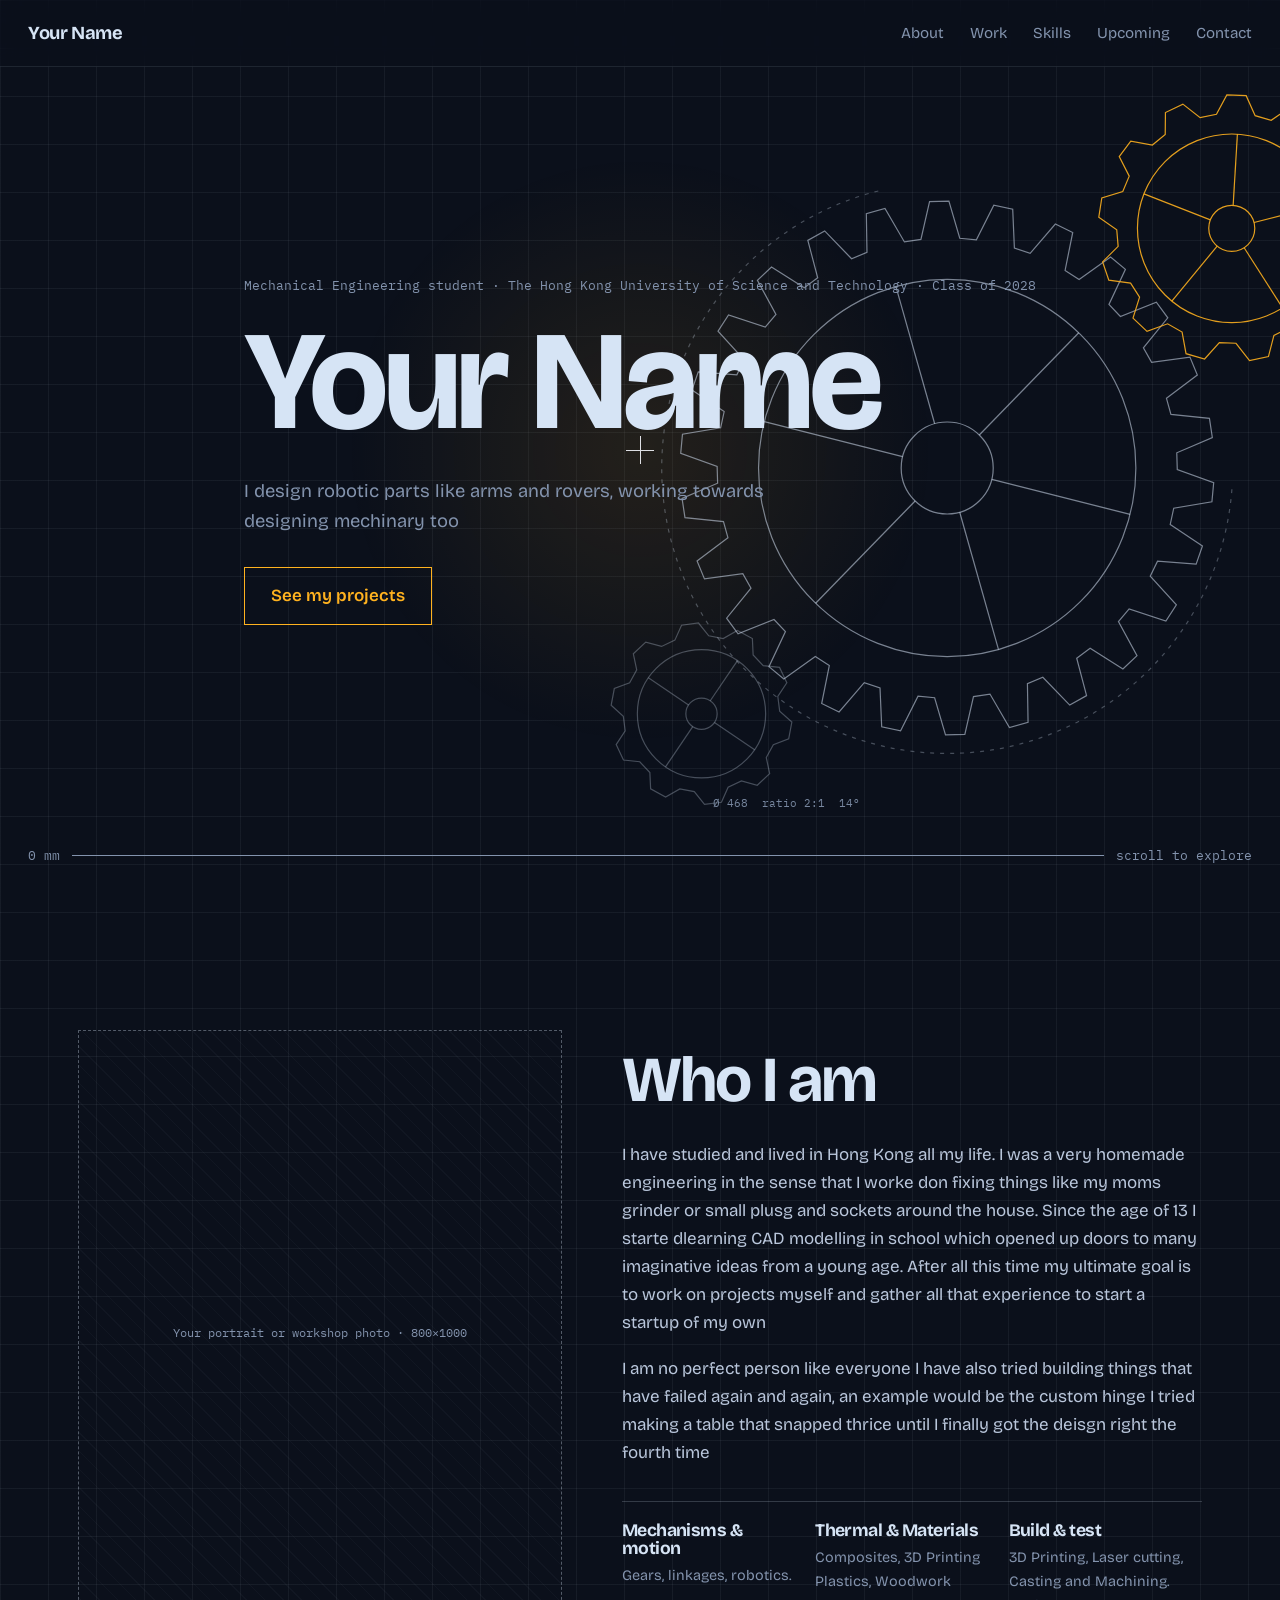
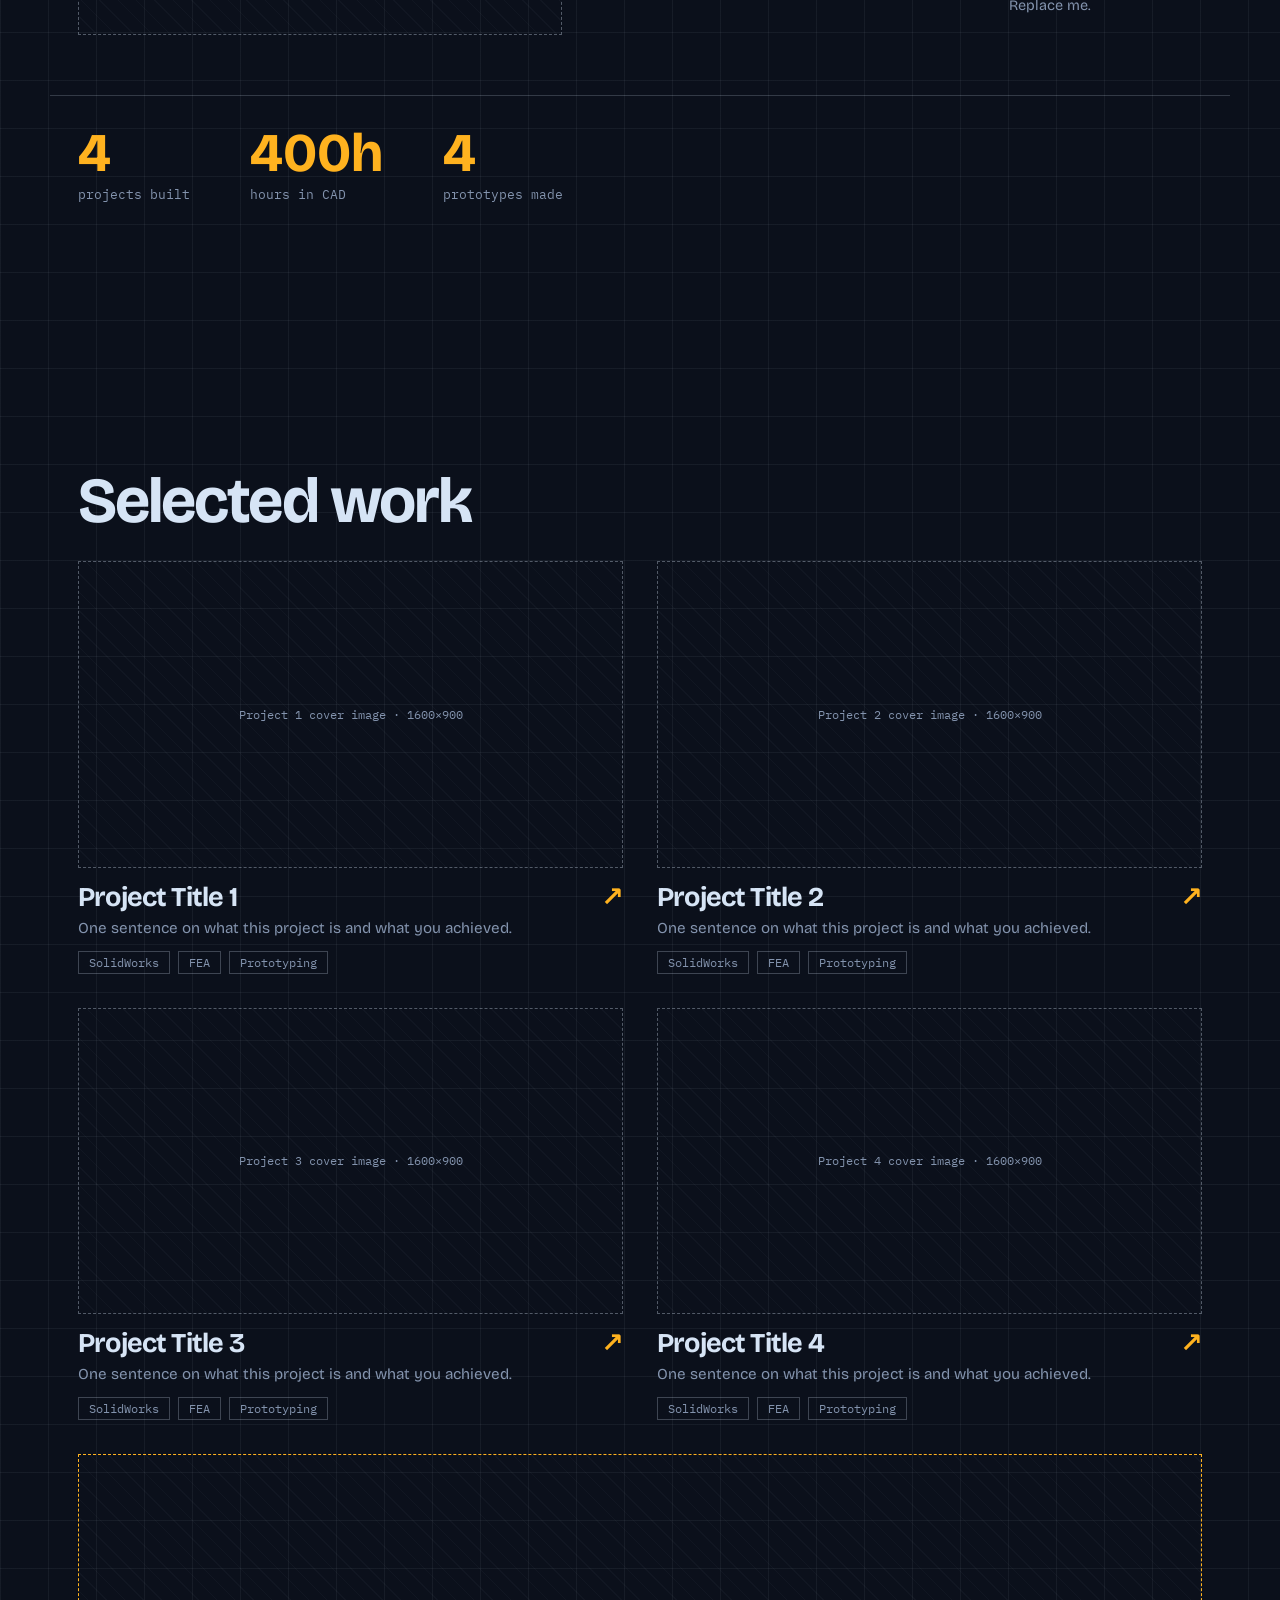
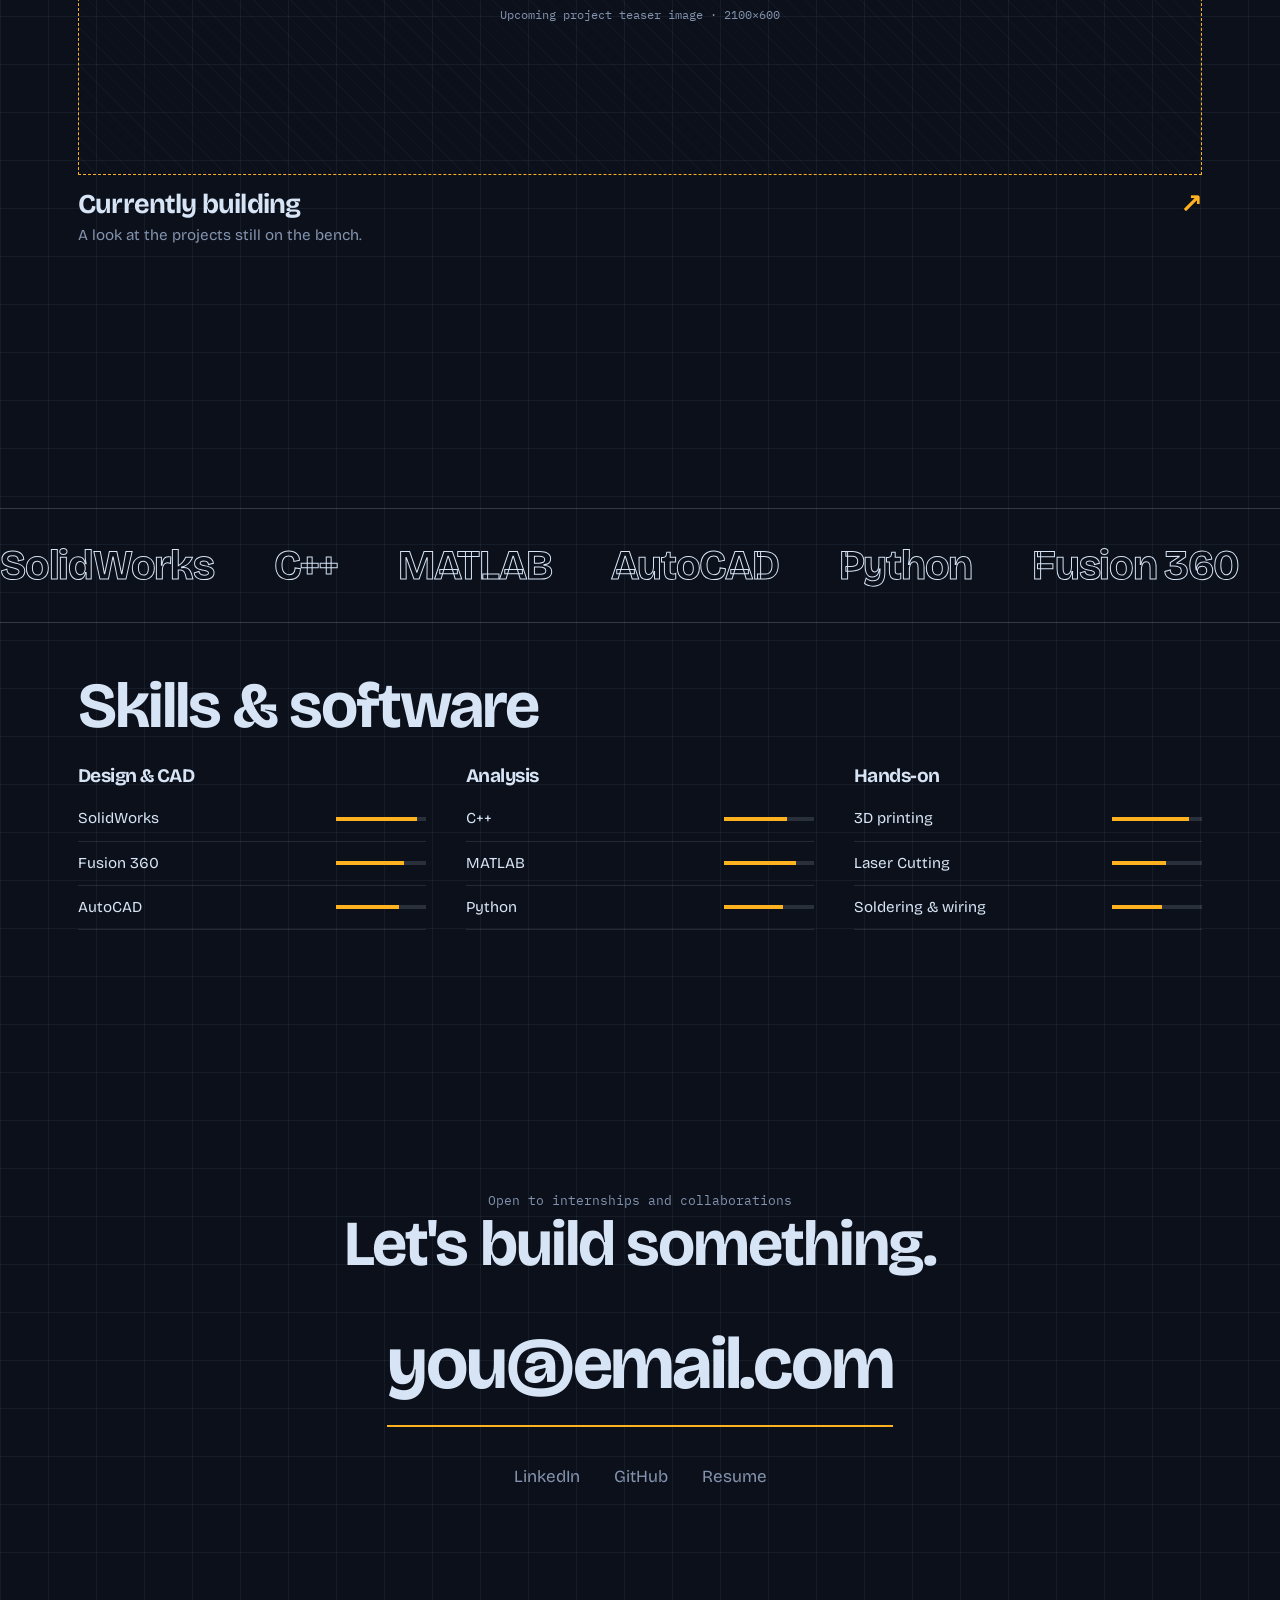
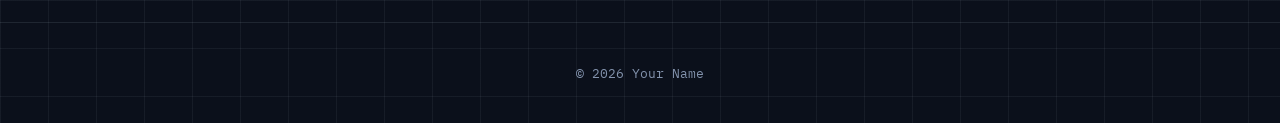
==== index.html @ 9add6405 "Update index.html" ====
<!doctype html><html lang="en"><head><title>Veer Shah | Mechanical Engineering Portfolio</title><meta charset="utf-8"><meta name="viewport" content="width=device-width,initial-scale=1"><link rel="preconnect" href="https://fonts.googleapis.com"><link rel="preconnect" href="https://fonts.gstatic.com" crossorigin><link href="https://fonts.googleapis.com/css2?family=Bricolage+Grotesque:opsz,wght@12..96,400;12..96,700&family=IBM+Plex+Mono&display=swap" rel="stylesheet"><link rel="stylesheet" href="css/style.css"><script src="js/main.js" defer></script></head><body>
<header id="nav" class="nav"></header>
<main>
<section class="hero"><canvas id="hero-canvas" aria-hidden="true"></canvas>
<div class="wrap"><p class="mono">Mechanical Engineering student · The Hong Kong University of Science and Technology · Class of 2028</p>
<h1>Your Name</h1><p class="sub">I design robotic parts like arms and rovers, working towards designing mechinary too</p><a class="btn" href="#work">See my projects</a></div>
<div class="dim mono"><span>0 mm</span><i></i><span>scroll to explore</span></div></section>

<section class="s" id="about"><div class="wrap about">
<figure class="ph sq rv" data-label="Your portrait or workshop photo · 800×1000"><!-- <img src="assets/portrait.jpg" alt="Your Name"> --></figure>
<div class="rv"><h2>Who I am</h2>
<p>I have studied and lived in Hong Kong all my life. I was a very homemade engineering in the sense that I worke don fixing things like my moms grinder or small plusg and sockets around the house. Since the age of 13 I starte dlearning CAD modelling in school which opened up doors to many imaginative ideas from a young age. After all this time my ultimate goal is to work on projects myself and gather all that experience to start a startup of my own</p>
<p>I am no perfect person like everyone I have also tried building things that have failed again and again, an example would be the custom hinge I tried making a table that snapped thrice until I finally got the deisgn right the fourth time</p>
<div class="likes"><div><h3>Mechanisms &amp; motion</h3><p>Gears, linkages, robotics.</p></div><div><h3>Thermal &amp; Materials</h3><p>Composites, 3D Printing Plastics, Woodwork</p></div><div><h3>Build &amp; test</h3><p>3D Printing, Laser cutting, Casting and Machining. Replace me.</p></div></div></div></div>
<div class="wrap stats rv"><div><b data-n="4" data-s="">0</b><span class="mono">projects built</span></div><div><b data-n="400" data-s="h">0</b><span class="mono">hours in CAD</span></div><div><b data-n="4">0</b><span class="mono">prototypes made</span></div></div></section>

<section class="s" id="work"><div class="wrap"><h2>Selected work</h2><div class="cards">
<a class="card rv" href="project-1.html"><figure class="ph" data-label="Project 1 cover image · 1600×900"><!-- <img src="assets/p1-cover.jpg" alt="Describe image"> --></figure><h3>Project Title 1 <em>↗</em></h3><p>One sentence on what this project is and what you achieved.</p><div class="tags"><span>SolidWorks</span><span>FEA</span><span>Prototyping</span></div></a>
<a class="card rv" href="project-2.html"><figure class="ph" data-label="Project 2 cover image · 1600×900"><!-- <img src="assets/p2-cover.jpg" alt="Describe image"> --></figure><h3>Project Title 2 <em>↗</em></h3><p>One sentence on what this project is and what you achieved.</p><div class="tags"><span>SolidWorks</span><span>FEA</span><span>Prototyping</span></div></a>
<a class="card rv" href="project-3.html"><figure class="ph" data-label="Project 3 cover image · 1600×900"><!-- <img src="assets/p3-cover.jpg" alt="Describe image"> --></figure><h3>Project Title 3 <em>↗</em></h3><p>One sentence on what this project is and what you achieved.</p><div class="tags"><span>SolidWorks</span><span>FEA</span><span>Prototyping</span></div></a>
<a class="card rv" href="project-4.html"><figure class="ph" data-label="Project 4 cover image · 1600×900"><!-- <img src="assets/p4-cover.jpg" alt="Describe image"> --></figure><h3>Project Title 4 <em>↗</em></h3><p>One sentence on what this project is and what you achieved.</p><div class="tags"><span>SolidWorks</span><span>FEA</span><span>Prototyping</span></div></a>
<a class="card up rv" href="upcoming.html"><figure class="ph" data-label="Upcoming project teaser image · 2100×600"></figure><h3>Currently building <em>↗</em></h3><p>A look at the projects still on the bench.</p></a>
</div></div></section>

<section class="s" id="skills"><div class="marq" aria-hidden="true"><div><span>SolidWorks</span><span>C++</span><span>MATLAB</span><span>AutoCAD</span><span>Python</span><span>Fusion 360</span><span>RaspberryPi</span><span>SolidWorks</span><span>C++</span><span>MATLAB</span><span>AutoCAD</span><span>Python</span><span>Fusion 360</span><span>RaspberryPi</span></div></div>
<div class="wrap"><h2>Skills &amp; software</h2><div class="skills">
<div><h3>Design &amp; CAD</h3><ul><li>SolidWorks<i style="--lv:90%"></i></li><li>Fusion 360<i style="--lv:75%"></i></li><li>AutoCAD<i style="--lv:70%"></i></li></ul></div>
<div><h3>Analysis</h3><ul><li>C++<i style="--lv:70%"></i></li><li>MATLAB<i style="--lv:80%"></i></li><li>Python<i style="--lv:65%"></i></li></ul></div>
<div><h3>Hands-on</h3><ul><li>3D printing<i style="--lv:85%"></i></li><li>Laser Cutting<i style="--lv:60%"></i></li><li>Soldering &amp; wiring<i style="--lv:55%"></i></li></ul></div>
</div></div></section>

<section class="s contact" id="contact"><div class="wrap"><p class="mono">Open to internships and collaborations</p><h2>Let's build something.</h2>
<a class="big" data-href="email" data-site="email">veershah0104@gmail.com</a>
<div class="links"><a data-href="linkedin" target="_blank" rel="noopener">LinkedIn</a><a data-href="github" target="_blank" rel="noopener">GitHub</a><a href="assets/resume.pdf" download>Resume</a></div></div></section>
</main><footer id="foot"></footer></body></html>
---- css/style.css ----
/* ===== EDIT COLORS & FONTS HERE ===== */
:root{--bg:#0b101b;--panel:#121a2b;--line:#d6e4f5;--mute:#8393ad;--acc:#ffb21f;--grid:rgba(214,228,245,.06);
--disp:'Bricolage Grotesque',system-ui,sans-serif;--mono:'IBM Plex Mono',monospace;--mx:50%;--my:50%}
*{box-sizing:border-box;margin:0}html{scroll-behavior:smooth}
body{background:var(--bg);color:var(--line);font:400 17px/1.65 var(--disp);overflow-x:hidden;
background-image:linear-gradient(var(--grid) 1px,transparent 1px),linear-gradient(90deg,var(--grid) 1px,transparent 1px);background-size:48px 48px}
body::before{content:"";position:fixed;inset:0;pointer-events:none;z-index:0;
background:radial-gradient(420px circle at var(--mx) var(--my),rgba(255,178,31,.10),transparent 70%)}
a{color:inherit;text-decoration:none}main,header,footer,section{position:relative;z-index:1}
.wrap{max-width:1180px;margin:0 auto;padding:0 28px}
h1,h2,h3{font-weight:700;line-height:1.02;letter-spacing:-.03em}
h2{font-size:clamp(2.2rem,5vw,4rem);margin-bottom:28px}
.mono{font-family:var(--mono);font-size:.8rem;color:var(--mute)}
.acc{color:var(--acc)}
.nav{position:fixed;top:0;left:0;right:0;z-index:50;display:flex;justify-content:space-between;align-items:center;padding:18px 28px;backdrop-filter:blur(10px);background:rgba(11,16,27,.6);border-bottom:1px solid rgba(214,228,245,.1)}
.nav b{font-size:1.15rem;letter-spacing:-.02em}.nav ul{display:flex;gap:26px;list-style:none;padding:0}
.nav a.l{font-size:.95rem;color:var(--mute);position:relative;transition:color .2s}
.nav a.l:hover{color:var(--line)}.nav a.l::after{content:"";position:absolute;left:0;bottom:-4px;height:1px;width:0;background:var(--acc);transition:width .3s}.nav a.l:hover::after{width:100%}
.hero{min-height:100vh;display:flex;align-items:center;overflow:hidden}
#hero-canvas{position:absolute;inset:0;width:100%;height:100%}
.hero .wrap{position:relative;pointer-events:none}.hero a{pointer-events:auto}
.hero h1{font-size:clamp(3.4rem,11vw,9.5rem);margin:14px 0 22px}
.hero h1 span{display:inline-block;opacity:0;transform:translateY(60%) rotate(4deg);animation:drop .9s cubic-bezier(.2,.9,.2,1) forwards}
@keyframes drop{to{opacity:1;transform:none}}
.hero p.sub{max-width:520px;color:var(--mute);font-size:1.15rem}
.btn{display:inline-block;margin-top:30px;padding:14px 26px;border:1px solid var(--acc);color:var(--acc);font-weight:600;transition:background .25s,color .25s}
.btn:hover{background:var(--acc);color:var(--bg)}
.dim{position:absolute;left:28px;right:28px;bottom:34px;display:flex;align-items:center;gap:12px;z-index:2}
.dim i{flex:1;height:1px;background:var(--mute);transform-origin:left;animation:grow 2s .8s both}
@keyframes grow{from{transform:scaleX(0)}}
section.s{padding:130px 0}
.about{display:grid;grid-template-columns:5fr 6fr;gap:60px;align-items:center}
.about p{margin-bottom:18px;color:#b9c6db}
.likes{display:grid;grid-template-columns:repeat(3,1fr);margin-top:34px;border-top:1px solid rgba(214,228,245,.2)}
.likes div{padding:20px 18px 0 0}.likes h3{font-size:1.1rem;margin-bottom:6px}.likes p{font-size:.9rem;color:var(--mute);margin:0}
.stats{display:flex;gap:60px;flex-wrap:wrap;margin-top:60px;padding-top:30px;border-top:1px solid rgba(214,228,245,.2)}
.stats b{display:block;font-size:3.4rem;line-height:1;color:var(--acc)}
.ph{position:relative;aspect-ratio:16/9;border:1px dashed rgba(214,228,245,.35);background:repeating-linear-gradient(45deg,transparent 0 12px,rgba(214,228,245,.03) 12px 13px);overflow:hidden;display:grid;place-items:center;transition:border-color .3s}
.ph::after{content:attr(data-label);font:.75rem var(--mono);color:var(--mute);text-align:center;padding:0 12px}
.ph:has(img)::after{display:none}.ph img{position:absolute;inset:0;width:100%;height:100%;object-fit:cover}
.ph.sq{aspect-ratio:4/5}
.cards{display:grid;grid-template-columns:repeat(2,1fr);gap:34px}
.card{display:block;transition:transform .35s cubic-bezier(.2,.9,.2,1)}
.card:hover .ph{border-color:var(--acc)}
.card h3{font-size:1.7rem;margin:16px 0 4px;display:flex;justify-content:space-between}
.card h3 em{font-style:normal;color:var(--acc);transition:transform .3s}.card:hover h3 em{transform:translate(6px,-6px)}
.card p{color:var(--mute);font-size:.95rem}
.tags{display:flex;gap:8px;flex-wrap:wrap;margin-top:10px}.tags span{font:.72rem var(--mono);border:1px solid rgba(214,228,245,.25);padding:3px 10px;color:var(--mute)}
.card.up{grid-column:1/-1}.card.up .ph{aspect-ratio:21/6;border-color:var(--acc)}
.marq{overflow:hidden;border-block:1px solid rgba(214,228,245,.2);padding:22px 0;margin-bottom:50px}
.marq div{display:flex;gap:60px;width:max-content;animation:mq 28s linear infinite;font-size:2.6rem;font-weight:700;letter-spacing:-.03em;color:transparent;-webkit-text-stroke:1px var(--line)}
@keyframes mq{to{transform:translateX(-50%)}}
.skills{display:grid;grid-template-columns:repeat(3,1fr);gap:40px}.skills h3{font-size:1.2rem;margin-bottom:12px}
.skills ul{padding:0}.skills li{list-style:none;display:flex;justify-content:space-between;padding:9px 0;border-bottom:1px solid rgba(214,228,245,.12);font-size:.95rem}
.skills li i{width:90px;height:4px;background:rgba(214,228,245,.15);align-self:center;position:relative}
.skills li i::after{content:"";position:absolute;inset:0;width:var(--lv,70%);background:var(--acc);transform-origin:left;transform:scaleX(0);transition:transform 1.2s cubic-bezier(.2,.9,.2,1)}
.skills.in li i::after{transform:scaleX(1)}
.contact{text-align:center}.contact a.big{display:inline-block;font-size:clamp(1.8rem,6vw,4.6rem);font-weight:700;letter-spacing:-.03em;border-bottom:2px solid var(--acc);transition:color .3s,transform .2s}
.contact a.big:hover{color:var(--acc)}.links{display:flex;gap:34px;justify-content:center;margin-top:36px}
.links a{color:var(--mute);transition:color .2s}.links a:hover{color:var(--acc)}
footer{padding:36px 28px;text-align:center;border-top:1px solid rgba(214,228,245,.1)}
.p-hero{padding:170px 0 50px}.p-hero h1{font-size:clamp(2.8rem,8vw,7rem);margin:12px 0 26px}
.meta{display:grid;grid-template-columns:repeat(4,1fr);gap:20px;margin:36px 0;border-block:1px solid rgba(214,228,245,.2);padding:20px 0}
.meta b{display:block;font-size:1rem;margin-top:2px}
.blk{display:grid;grid-template-columns:4fr 7fr;gap:50px;padding:60px 0;border-top:1px solid rgba(214,228,245,.12)}
.blk h2{font-size:2rem;margin:0}.blk p{color:#b9c6db;margin-bottom:16px;max-width:640px}
.steps{display:grid;grid-template-columns:repeat(3,1fr);gap:28px}.steps h3{margin:14px 0 4px;font-size:1.2rem}.steps p{font-size:.92rem;color:var(--mute)}
.gal{display:grid;grid-template-columns:2fr 1fr;gap:20px}.gal .ph:first-child{grid-row:span 2;aspect-ratio:auto;min-height:340px}.gal .ph{aspect-ratio:16/10}
.res{display:flex;gap:50px;flex-wrap:wrap}.res b{display:block;font-size:3rem;color:var(--acc);line-height:1}
.next{display:block;padding:100px 0;text-align:center;border-top:1px solid rgba(214,228,245,.12)}
.next h2{margin:6px 0 0;transition:color .3s}.next:hover h2{color:var(--acc)}
.bar{height:6px;background:rgba(214,228,245,.15);margin:10px 0 4px}.bar i{display:block;height:100%;background:var(--acc);width:var(--p,40%);transform-origin:left;animation:grow 1.6s both}
#cur{position:fixed;z-index:99;pointer-events:none;left:0;top:0;mix-blend-mode:difference}
#cur::before,#cur::after{content:"";position:absolute;background:#fff}#cur::before{left:-14px;top:0;width:28px;height:1px}#cur::after{top:-14px;left:0;height:28px;width:1px}
#cur span{position:absolute;left:12px;top:10px;font:.65rem var(--mono);color:#fff;white-space:nowrap}
.rv{opacity:0;transform:translateY(34px);transition:opacity .9s,transform .9s cubic-bezier(.2,.9,.2,1)}.rv.in{opacity:1;transform:none}
:focus-visible{outline:2px solid var(--acc);outline-offset:4px}
@media(max-width:820px){.about,.blk,.cards,.skills,.steps,.gal{grid-template-columns:1fr}.meta{grid-template-columns:1fr 1fr}.likes{grid-template-columns:1fr}.nav ul{display:none}#cur{display:none}}
@media(prefers-reduced-motion:reduce){*{animation:none!important;transition:none!important}.rv,.hero h1 span{opacity:1;transform:none}}
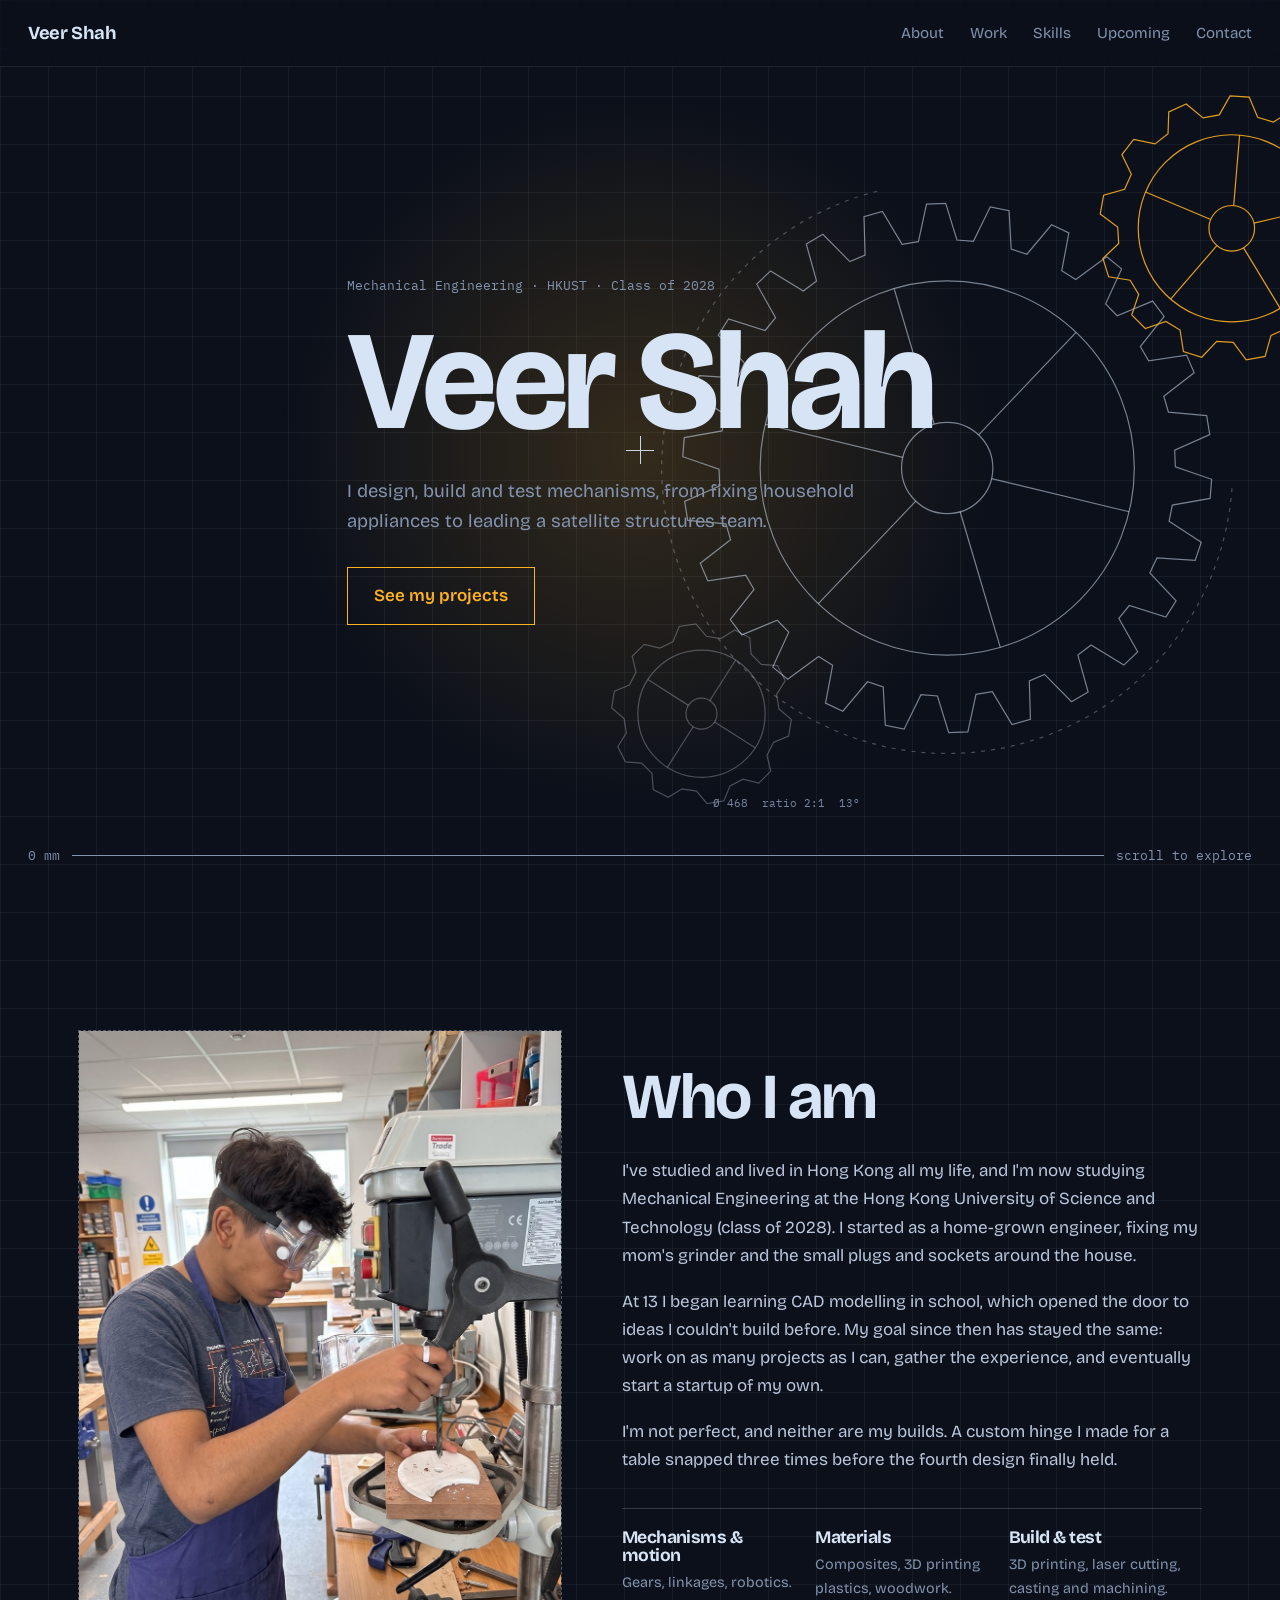
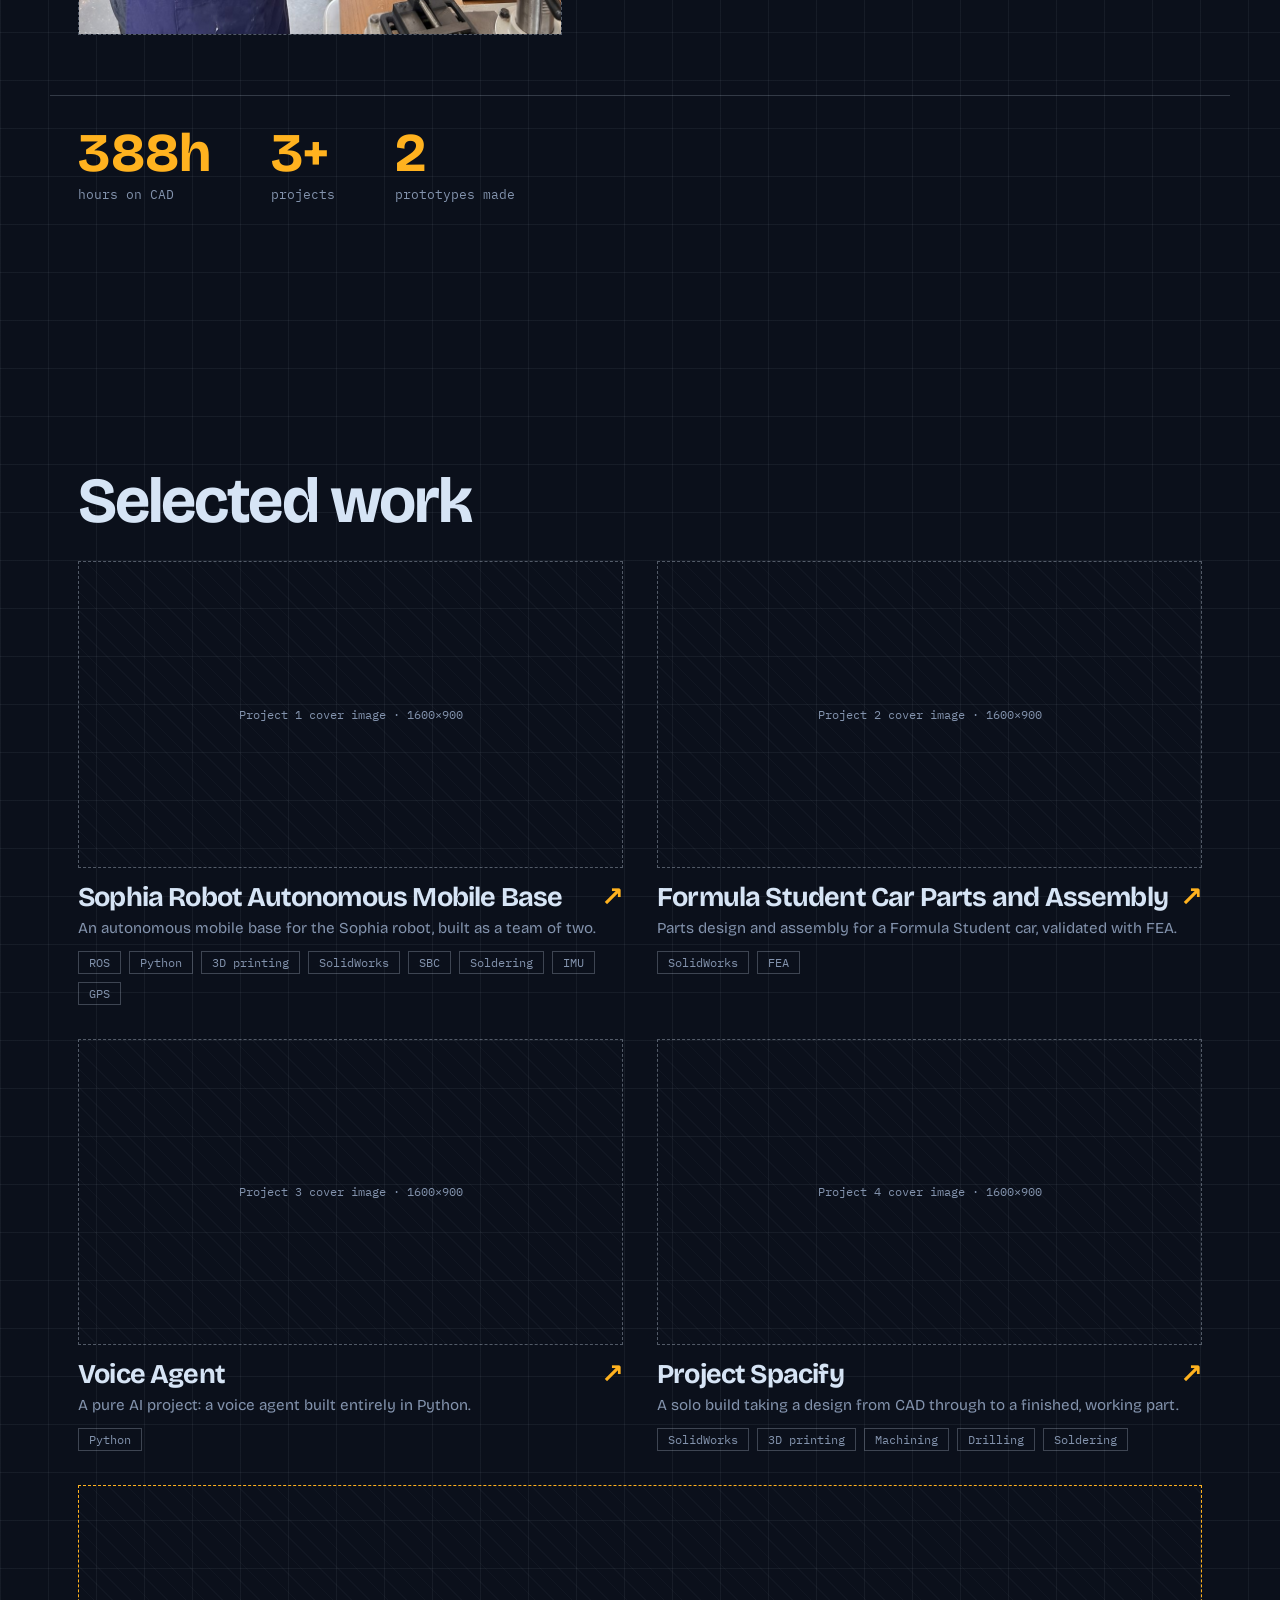
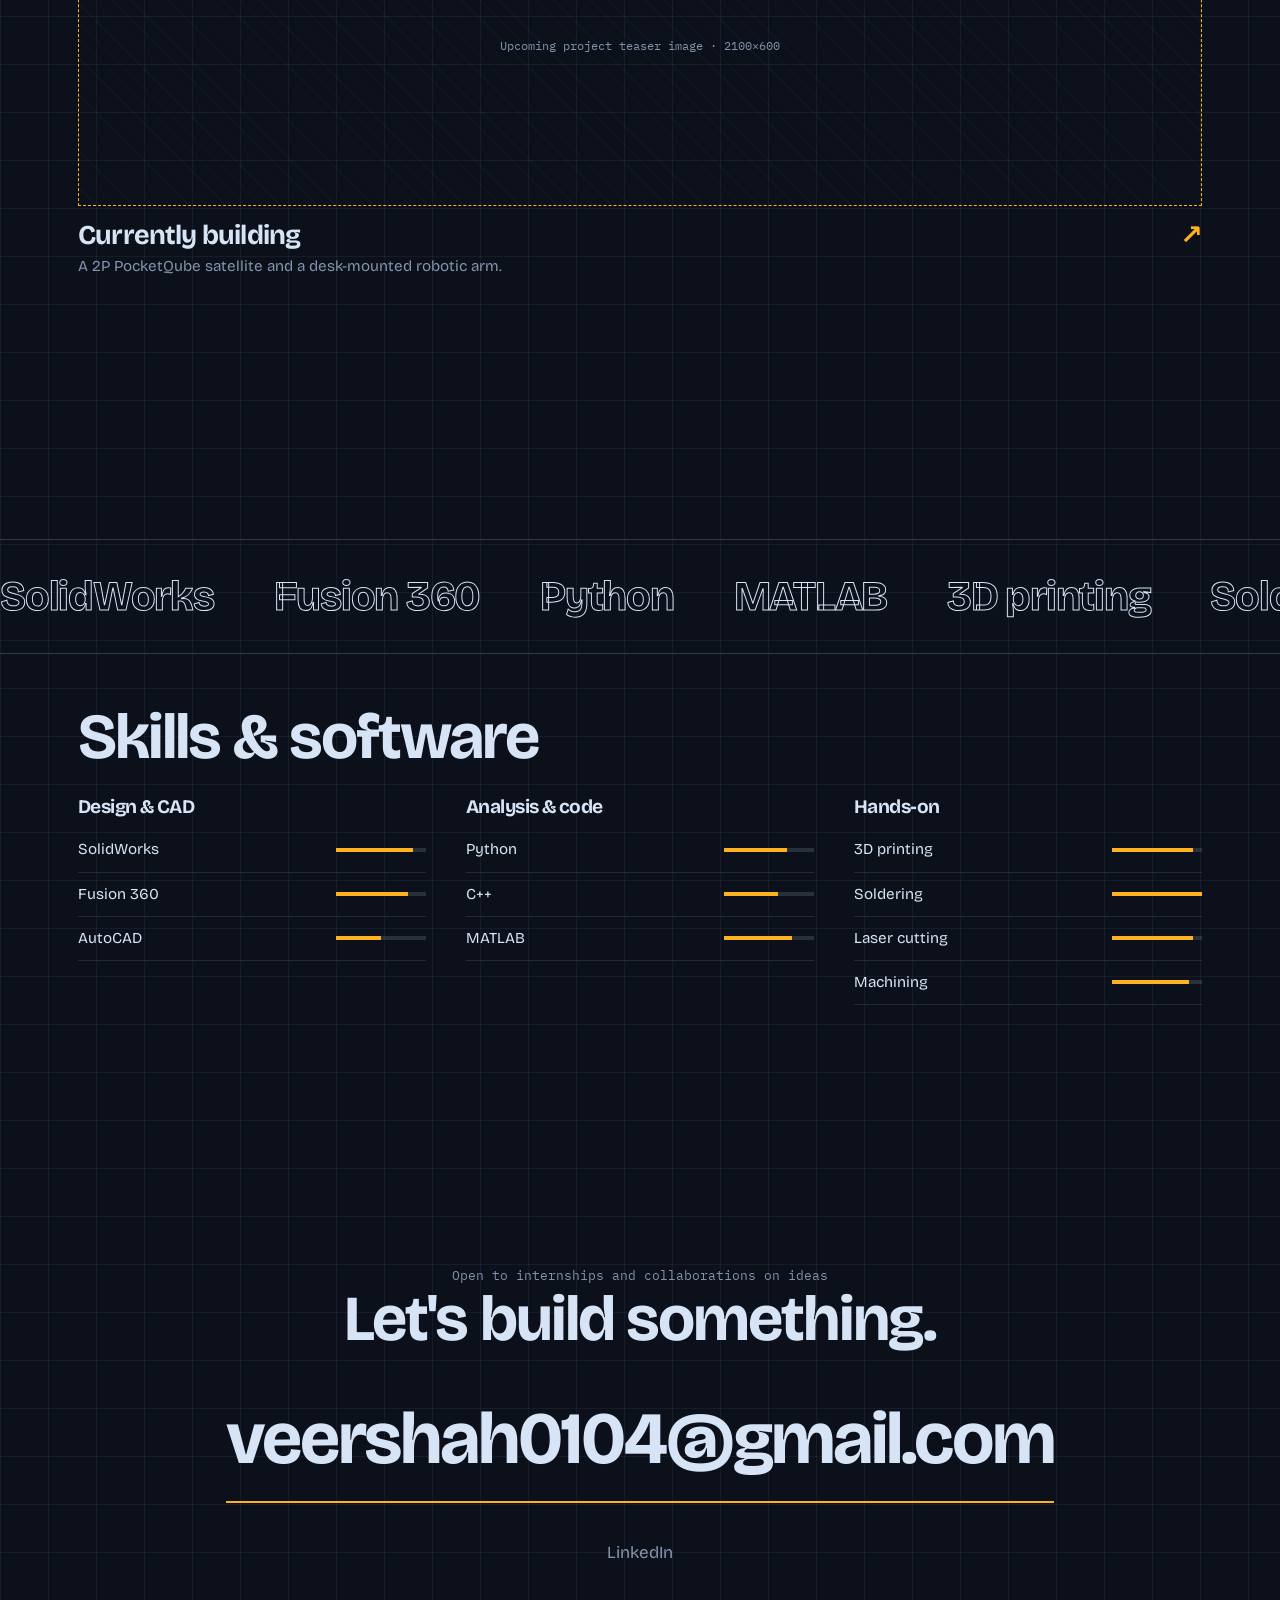
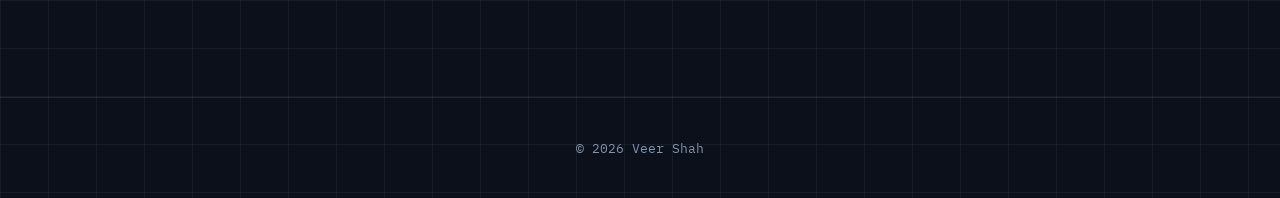
==== commit 9713d5bf: "Add files via upload" ====
--- a/index.html
+++ b/index.html
@@ -1,35 +1,32 @@
-<!doctype html><html lang="en"><head><title>Veer Shah | Mechanical Engineering Portfolio</title><meta charset="utf-8"><meta name="viewport" content="width=device-width,initial-scale=1"><link rel="preconnect" href="https://fonts.googleapis.com"><link rel="preconnect" href="https://fonts.gstatic.com" crossorigin><link href="https://fonts.googleapis.com/css2?family=Bricolage+Grotesque:opsz,wght@12..96,400;12..96,700&family=IBM+Plex+Mono&display=swap" rel="stylesheet"><link rel="stylesheet" href="css/style.css"><script src="js/main.js" defer></script></head><body>
+<!doctype html><html lang="en"><head><title>Veer Shah Mechanical Engineering Portfolio</title><meta name="description" content="Veer Shah, Mechanical Engineering student at HKUST. Projects in robotics, CAD, FEA and prototyping."><meta charset="utf-8"><meta name="viewport" content="width=device-width,initial-scale=1"><link rel="preconnect" href="https://fonts.googleapis.com"><link rel="preconnect" href="https://fonts.gstatic.com" crossorigin><link href="https://fonts.googleapis.com/css2?family=Bricolage+Grotesque:opsz,wght@12..96,400;12..96,700&family=IBM+Plex+Mono&display=swap" rel="stylesheet"><link rel="stylesheet" href="css/style.css"><script src="js/main.js" defer></script></head><body>
 <header id="nav" class="nav"></header>
 <main>
 <section class="hero"><canvas id="hero-canvas" aria-hidden="true"></canvas>
-<div class="wrap"><p class="mono">Mechanical Engineering student · The Hong Kong University of Science and Technology · Class of 2028</p>
-<h1>Your Name</h1><p class="sub">I design robotic parts like arms and rovers, working towards designing mechinary too</p><a class="btn" href="#work">See my projects</a></div>
+<div class="wrap"><p class="mono">Mechanical Engineering · HKUST · Class of 2028</p>
+<h1>Veer Shah</h1><p class="sub">I design, build and test mechanisms, from fixing household appliances to leading a satellite structures team.</p><a class="btn" href="#work">See my projects</a></div>
 <div class="dim mono"><span>0 mm</span><i></i><span>scroll to explore</span></div></section>
 
 <section class="s" id="about"><div class="wrap about">
-<figure class="ph sq rv" data-label="Your portrait or workshop photo · 800×1000"><!-- <img src="assets/portrait.jpg" alt="Your Name"> --></figure>
+<figure class="ph sq rv" data-label="Portrait"><img src="assets/portrait.jpg" alt="Veer Shah drilling a part on a drill press in a workshop"></figure>
 <div class="rv"><h2>Who I am</h2>
-<p>I have studied and lived in Hong Kong all my life. I was a very homemade engineering in the sense that I worke don fixing things like my moms grinder or small plusg and sockets around the house. Since the age of 13 I starte dlearning CAD modelling in school which opened up doors to many imaginative ideas from a young age. After all this time my ultimate goal is to work on projects myself and gather all that experience to start a startup of my own</p>
-<p>I am no perfect person like everyone I have also tried building things that have failed again and again, an example would be the custom hinge I tried making a table that snapped thrice until I finally got the deisgn right the fourth time</p>
-<div class="likes"><div><h3>Mechanisms &amp; motion</h3><p>Gears, linkages, robotics.</p></div><div><h3>Thermal &amp; Materials</h3><p>Composites, 3D Printing Plastics, Woodwork</p></div><div><h3>Build &amp; test</h3><p>3D Printing, Laser cutting, Casting and Machining. Replace me.</p></div></div></div></div>
-<div class="wrap stats rv"><div><b data-n="4" data-s="">0</b><span class="mono">projects built</span></div><div><b data-n="400" data-s="h">0</b><span class="mono">hours in CAD</span></div><div><b data-n="4">0</b><span class="mono">prototypes made</span></div></div></section>
+<p>I've studied and lived in Hong Kong all my life, and I'm now studying Mechanical Engineering at the Hong Kong University of Science and Technology (class of 2028). I started as a home-grown engineer, fixing my mom's grinder and the small plugs and sockets around the house.</p>
+<p>At 13 I began learning CAD modelling in school, which opened the door to ideas I couldn't build before. My goal since then has stayed the same: work on as many projects as I can, gather the experience, and eventually start a startup of my own.</p>
+<p>I'm not perfect, and neither are my builds. A custom hinge I made for a table snapped three times before the fourth design finally held.</p>
+<div class="likes"><div><h3>Mechanisms &amp; motion</h3><p>Gears, linkages, robotics.</p></div><div><h3>Materials</h3><p>Composites, 3D printing plastics, woodwork.</p></div><div><h3>Build &amp; test</h3><p>3D printing, laser cutting, casting and machining.</p></div></div></div></div>
+<div class="wrap stats rv"><div><b data-n="500" data-s="h">0</b><span class="mono">hours on CAD</span></div><div><b data-n="4" data-s="+">0</b><span class="mono">projects</span></div><div><b data-n="3">0</b><span class="mono">prototypes made</span></div></div></section>
 
 <section class="s" id="work"><div class="wrap"><h2>Selected work</h2><div class="cards">
-<a class="card rv" href="project-1.html"><figure class="ph" data-label="Project 1 cover image · 1600×900"><!-- <img src="assets/p1-cover.jpg" alt="Describe image"> --></figure><h3>Project Title 1 <em>↗</em></h3><p>One sentence on what this project is and what you achieved.</p><div class="tags"><span>SolidWorks</span><span>FEA</span><span>Prototyping</span></div></a>
-<a class="card rv" href="project-2.html"><figure class="ph" data-label="Project 2 cover image · 1600×900"><!-- <img src="assets/p2-cover.jpg" alt="Describe image"> --></figure><h3>Project Title 2 <em>↗</em></h3><p>One sentence on what this project is and what you achieved.</p><div class="tags"><span>SolidWorks</span><span>FEA</span><span>Prototyping</span></div></a>
-<a class="card rv" href="project-3.html"><figure class="ph" data-label="Project 3 cover image · 1600×900"><!-- <img src="assets/p3-cover.jpg" alt="Describe image"> --></figure><h3>Project Title 3 <em>↗</em></h3><p>One sentence on what this project is and what you achieved.</p><div class="tags"><span>SolidWorks</span><span>FEA</span><span>Prototyping</span></div></a>
-<a class="card rv" href="project-4.html"><figure class="ph" data-label="Project 4 cover image · 1600×900"><!-- <img src="assets/p4-cover.jpg" alt="Describe image"> --></figure><h3>Project Title 4 <em>↗</em></h3><p>One sentence on what this project is and what you achieved.</p><div class="tags"><span>SolidWorks</span><span>FEA</span><span>Prototyping</span></div></a>
-<a class="card up rv" href="upcoming.html"><figure class="ph" data-label="Upcoming project teaser image · 2100×600"></figure><h3>Currently building <em>↗</em></h3><p>A look at the projects still on the bench.</p></a>
+<a class="card rv" href="project-1.html"><figure class="ph" data-label="Project 1 cover image · 1600×900"><!-- <img src="assets/p1-cover.jpg" alt="Describe image"> --></figure><h3>Sophia Robot Autonomous Mobile Base <em>↗</em></h3><p>An autonomous mobile base for the Sophia robot, built as a team of two.</p><div class="tags"><span>ROS</span><span>Python</span><span>3D printing</span><span>SolidWorks</span><span>SBC</span><span>Soldering</span><span>IMU</span><span>GPS</span></div></a>
+<a class="card rv" href="project-2.html"><figure class="ph" data-label="Project 2 cover image · 1600×900"><!-- <img src="assets/p2-cover.jpg" alt="Describe image"> --></figure><h3>Formula Student Car Parts and Assembly <em>↗</em></h3><p>Parts design and assembly for a Formula Student car, validated with FEA.</p><div class="tags"><span>SolidWorks</span><span>FEA</span></div></a>
+<a class="card rv" href="project-3.html"><figure class="ph" data-label="Project 3 cover image · 1600×900"><!-- <img src="assets/p3-cover.jpg" alt="Describe image"> --></figure><h3>Voice Agent <em>↗</em></h3><p>A pure AI project: a voice agent built entirely in Python.</p><div class="tags"><span>Python</span></div></a>
+<a class="card rv" href="project-4.html"><figure class="ph" data-label="Project 4 cover image · 1600×900"><!-- <img src="assets/p4-cover.jpg" alt="Describe image"> --></figure><h3>Project Spacify <em>↗</em></h3><p>A solo build taking a design from CAD through to a finished, working part.</p><div class="tags"><span>SolidWorks</span><span>3D printing</span><span>Machining</span><span>Drilling</span><span>Soldering</span></div></a>
+<a class="card up rv" href="upcoming.html"><figure class="ph" data-label="Upcoming project teaser image · 2100×600"></figure><h3>Currently building <em>↗</em></h3><p>A 2P PocketQube satellite and a desk-mounted robotic arm.</p></a>
 </div></div></section>
 
-<section class="s" id="skills"><div class="marq" aria-hidden="true"><div><span>SolidWorks</span><span>C++</span><span>MATLAB</span><span>AutoCAD</span><span>Python</span><span>Fusion 360</span><span>RaspberryPi</span><span>SolidWorks</span><span>C++</span><span>MATLAB</span><span>AutoCAD</span><span>Python</span><span>Fusion 360</span><span>RaspberryPi</span></div></div>
-<div class="wrap"><h2>Skills &amp; software</h2><div class="skills">
-<div><h3>Design &amp; CAD</h3><ul><li>SolidWorks<i style="--lv:90%"></i></li><li>Fusion 360<i style="--lv:75%"></i></li><li>AutoCAD<i style="--lv:70%"></i></li></ul></div>
-<div><h3>Analysis</h3><ul><li>C++<i style="--lv:70%"></i></li><li>MATLAB<i style="--lv:80%"></i></li><li>Python<i style="--lv:65%"></i></li></ul></div>
-<div><h3>Hands-on</h3><ul><li>3D printing<i style="--lv:85%"></i></li><li>Laser Cutting<i style="--lv:60%"></i></li><li>Soldering &amp; wiring<i style="--lv:55%"></i></li></ul></div>
-</div></div></section>
+<section class="s" id="skills"><div class="marq" aria-hidden="true"><div><span>SolidWorks</span><span>Fusion 360</span><span>Python</span><span>MATLAB</span><span>3D printing</span><span>Soldering</span><span>Raspberry Pi</span><span>SolidWorks</span><span>Fusion 360</span><span>Python</span><span>MATLAB</span><span>3D printing</span><span>Soldering</span><span>Raspberry Pi</span></div></div>
+<div class="wrap"><h2>Skills &amp; software</h2><div class="skills"><div><h3>Design &amp; CAD</h3><ul><li>SolidWorks<i style="--lv:85%"></i></li><li>Fusion 360<i style="--lv:80%"></i></li><li>AutoCAD<i style="--lv:50%"></i></li></ul></div><div><h3>Analysis &amp; code</h3><ul><li>Python<i style="--lv:70%"></i></li><li>C++<i style="--lv:60%"></i></li><li>MATLAB<i style="--lv:75%"></i></li></ul></div><div><h3>Hands-on</h3><ul><li>3D printing<i style="--lv:90%"></i></li><li>Soldering<i style="--lv:100%"></i></li><li>Laser cutting<i style="--lv:90%"></i></li><li>Machining<i style="--lv:85%"></i></li></ul></div></div></div></section>
 
-<section class="s contact" id="contact"><div class="wrap"><p class="mono">Open to internships and collaborations</p><h2>Let's build something.</h2>
-<a class="big" data-href="email" data-site="email">veershah0104@gmail.com</a>
-<div class="links"><a data-href="linkedin" target="_blank" rel="noopener">LinkedIn</a><a data-href="github" target="_blank" rel="noopener">GitHub</a><a href="assets/resume.pdf" download>Resume</a></div></div></section>
+<section class="s contact" id="contact"><div class="wrap"><p class="mono">Open to internships and collaborations on ideas</p><h2>Let's build something.</h2>
+<a class="big" data-href="email" data-site="email">you@email.com</a>
+<div class="links"><a data-href="linkedin" target="_blank" rel="noopener">LinkedIn</a></div></div></section>
 </main><footer id="foot"></footer></body></html>
--- a/css/style.css
+++ b/css/style.css
@@ -5,7 +5,7 @@
 body{background:var(--bg);color:var(--line);font:400 17px/1.65 var(--disp);overflow-x:hidden;
 background-image:linear-gradient(var(--grid) 1px,transparent 1px),linear-gradient(90deg,var(--grid) 1px,transparent 1px);background-size:48px 48px}
 body::before{content:"";position:fixed;inset:0;pointer-events:none;z-index:0;
-background:radial-gradient(420px circle at var(--mx) var(--my),rgba(255,178,31,.10),transparent 70%)}
+background:radial-gradient(520px circle at var(--mx) var(--my),rgba(255,178,31,.17),transparent 70%)}
 a{color:inherit;text-decoration:none}main,header,footer,section{position:relative;z-index:1}
 .wrap{max-width:1180px;margin:0 auto;padding:0 28px}
 h1,h2,h3{font-weight:700;line-height:1.02;letter-spacing:-.03em}
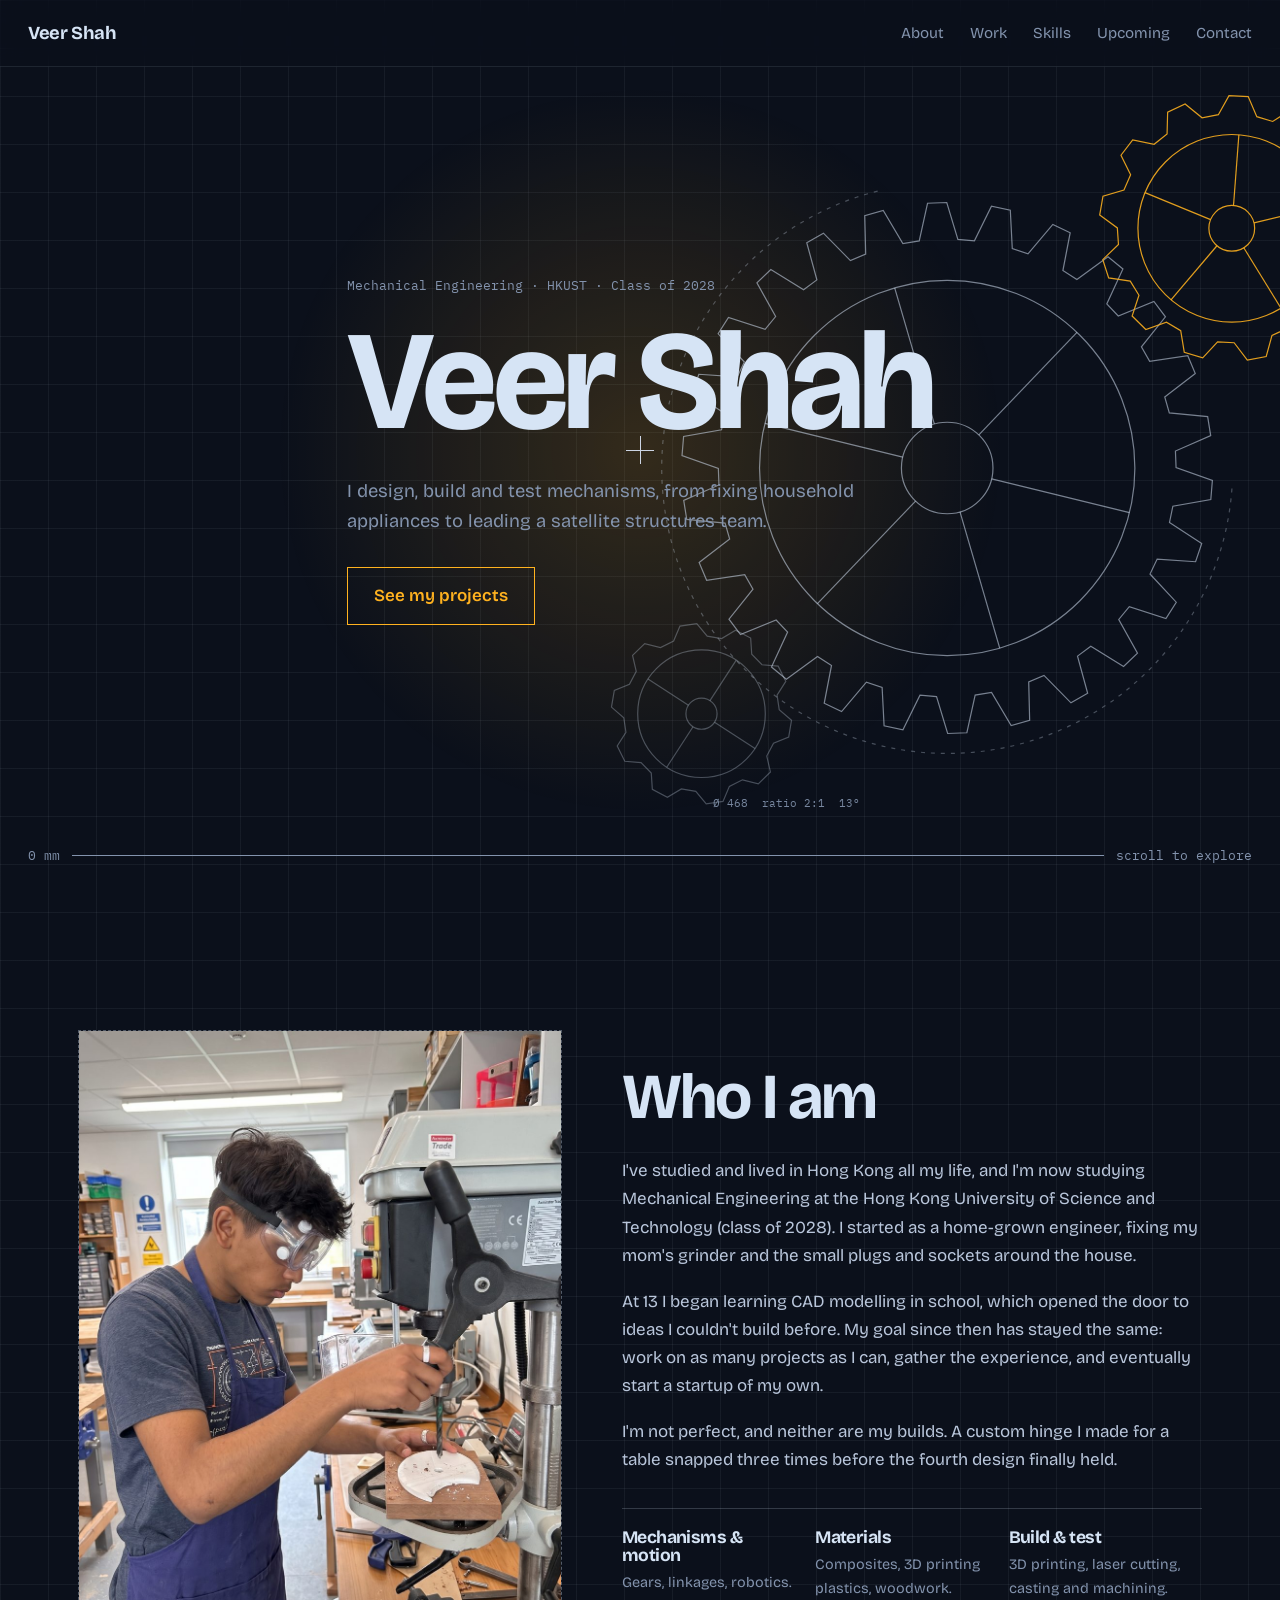
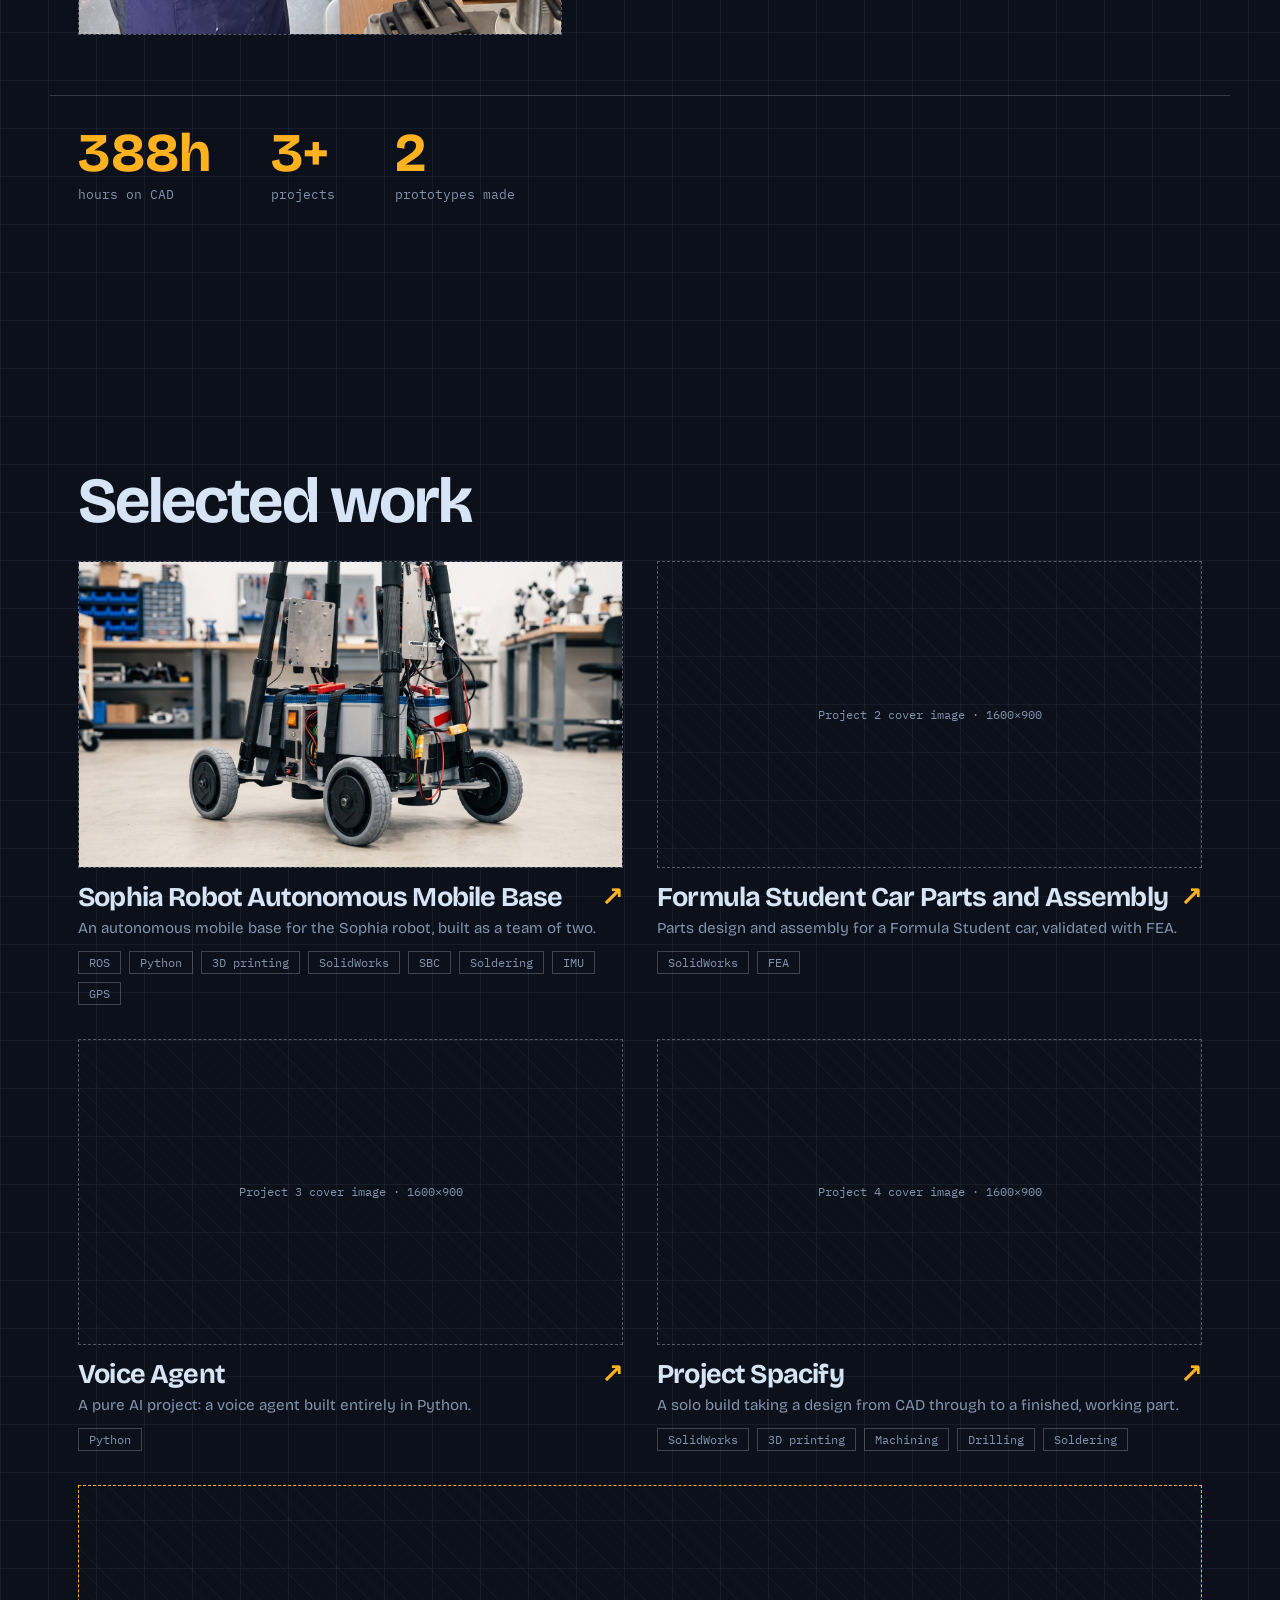
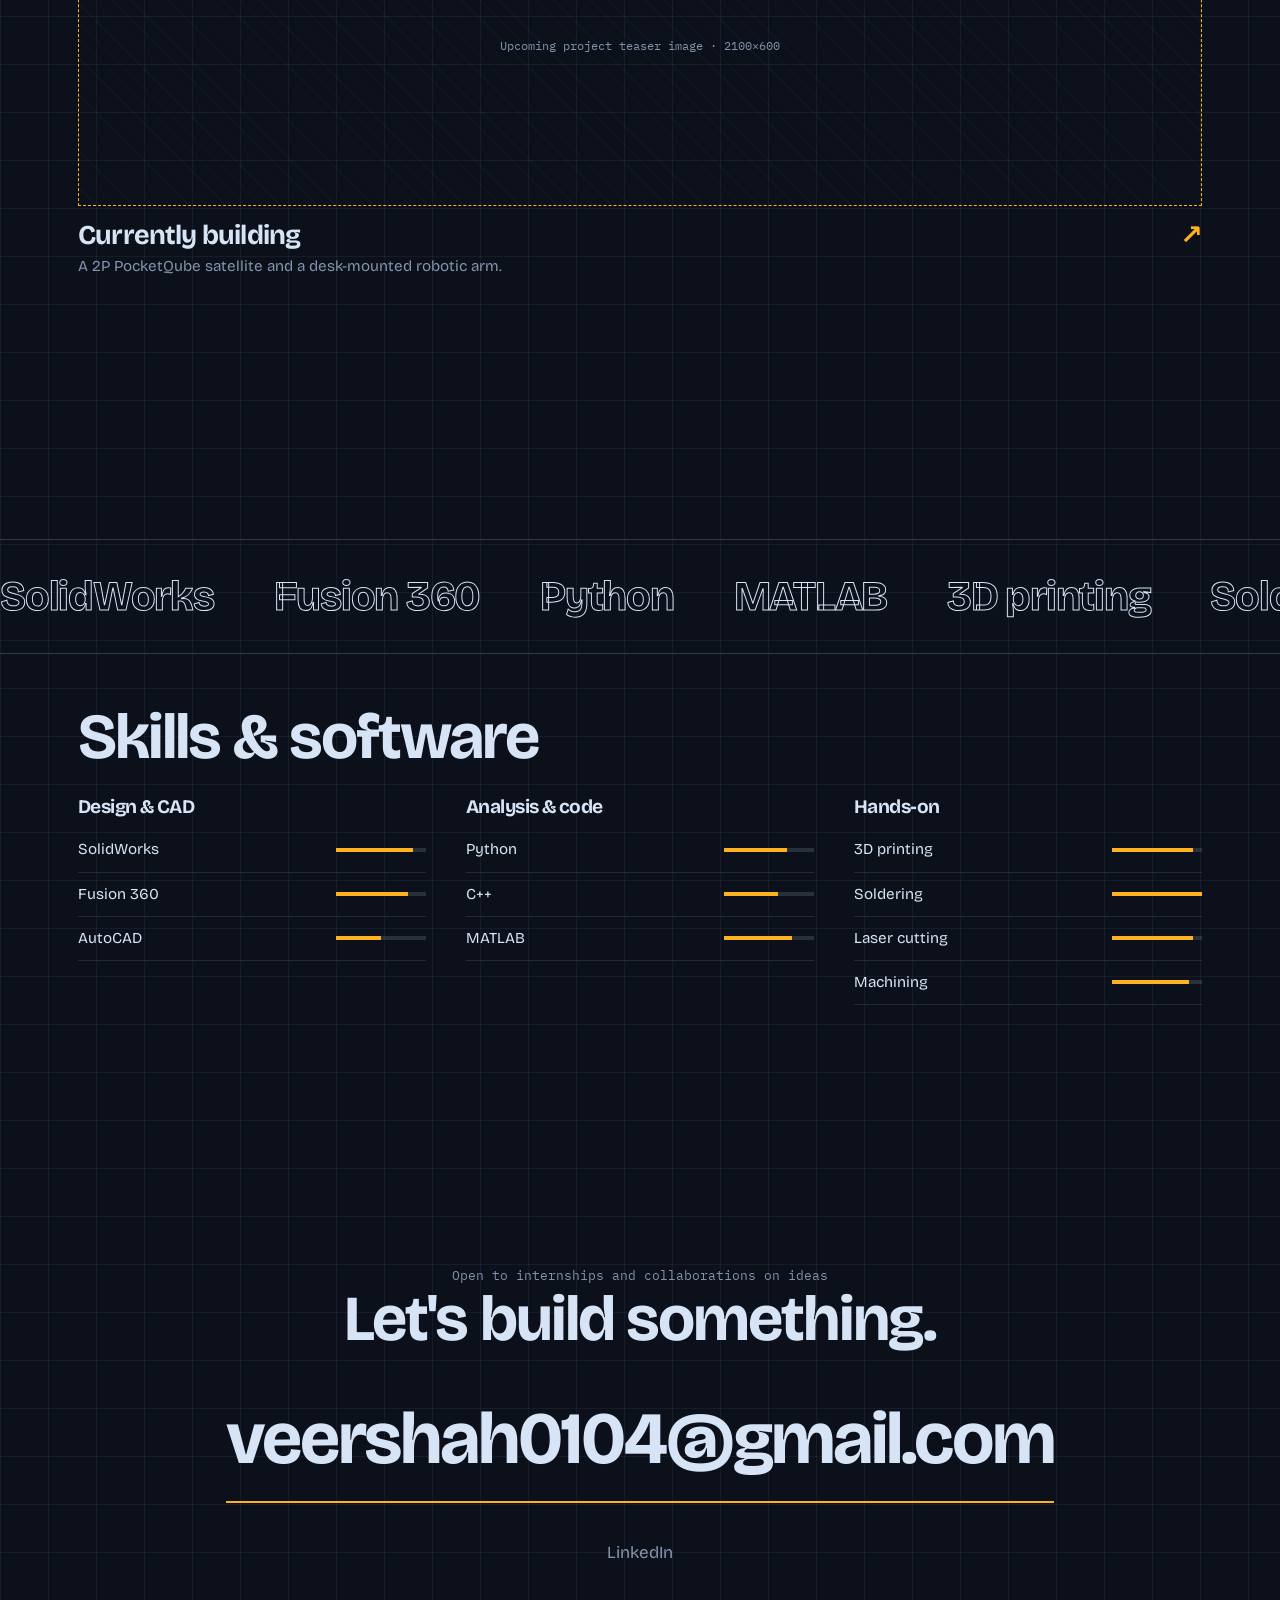
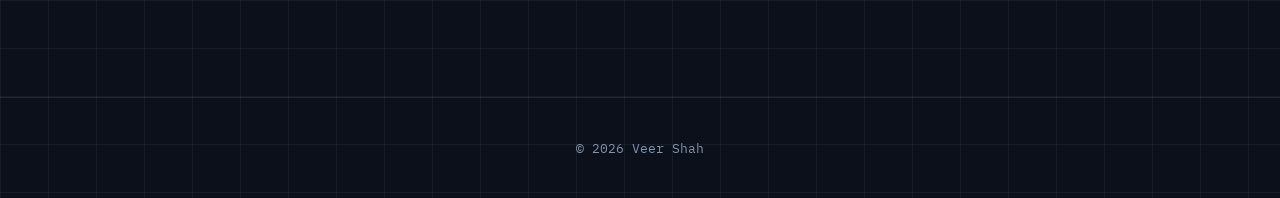
==== commit c34f2ee3: "Add files via upload" ====
--- a/index.html
+++ b/index.html
@@ -16,7 +16,7 @@
 <div class="wrap stats rv"><div><b data-n="500" data-s="h">0</b><span class="mono">hours on CAD</span></div><div><b data-n="4" data-s="+">0</b><span class="mono">projects</span></div><div><b data-n="3">0</b><span class="mono">prototypes made</span></div></div></section>
 
 <section class="s" id="work"><div class="wrap"><h2>Selected work</h2><div class="cards">
-<a class="card rv" href="project-1.html"><figure class="ph" data-label="Project 1 cover image · 1600×900"><!-- <img src="assets/p1-cover.jpg" alt="Describe image"> --></figure><h3>Sophia Robot Autonomous Mobile Base <em>↗</em></h3><p>An autonomous mobile base for the Sophia robot, built as a team of two.</p><div class="tags"><span>ROS</span><span>Python</span><span>3D printing</span><span>SolidWorks</span><span>SBC</span><span>Soldering</span><span>IMU</span><span>GPS</span></div></a>
+<a class="card rv" href="project-1.html"><figure class="ph" data-label="Cover"><img src="assets/p1-hero.jpg" alt="Sophia robot mobile base" loading="lazy"></figure><h3>Sophia Robot Autonomous Mobile Base <em>↗</em></h3><p>An autonomous mobile base for the Sophia robot, built as a team of two.</p><div class="tags"><span>ROS</span><span>Python</span><span>3D printing</span><span>SolidWorks</span><span>SBC</span><span>Soldering</span><span>IMU</span><span>GPS</span></div></a>
 <a class="card rv" href="project-2.html"><figure class="ph" data-label="Project 2 cover image · 1600×900"><!-- <img src="assets/p2-cover.jpg" alt="Describe image"> --></figure><h3>Formula Student Car Parts and Assembly <em>↗</em></h3><p>Parts design and assembly for a Formula Student car, validated with FEA.</p><div class="tags"><span>SolidWorks</span><span>FEA</span></div></a>
 <a class="card rv" href="project-3.html"><figure class="ph" data-label="Project 3 cover image · 1600×900"><!-- <img src="assets/p3-cover.jpg" alt="Describe image"> --></figure><h3>Voice Agent <em>↗</em></h3><p>A pure AI project: a voice agent built entirely in Python.</p><div class="tags"><span>Python</span></div></a>
 <a class="card rv" href="project-4.html"><figure class="ph" data-label="Project 4 cover image · 1600×900"><!-- <img src="assets/p4-cover.jpg" alt="Describe image"> --></figure><h3>Project Spacify <em>↗</em></h3><p>A solo build taking a design from CAD through to a finished, working part.</p><div class="tags"><span>SolidWorks</span><span>3D printing</span><span>Machining</span><span>Drilling</span><span>Soldering</span></div></a>
--- a/css/style.css
+++ b/css/style.css
@@ -77,3 +77,5 @@
 :focus-visible{outline:2px solid var(--acc);outline-offset:4px}
 @media(max-width:820px){.about,.blk,.cards,.skills,.steps,.gal{grid-template-columns:1fr}.meta{grid-template-columns:1fr 1fr}.likes{grid-template-columns:1fr}.nav ul{display:none}#cur{display:none}}
 @media(prefers-reduced-motion:reduce){*{animation:none!important;transition:none!important}.rv,.hero h1 span{opacity:1;transform:none}}
+.ph.fit{aspect-ratio:auto;display:block}.ph.fit img{position:static;height:auto;display:block}
+.blk ul{padding-left:20px;color:#b9c6db;max-width:640px}.blk li{margin-bottom:10px}
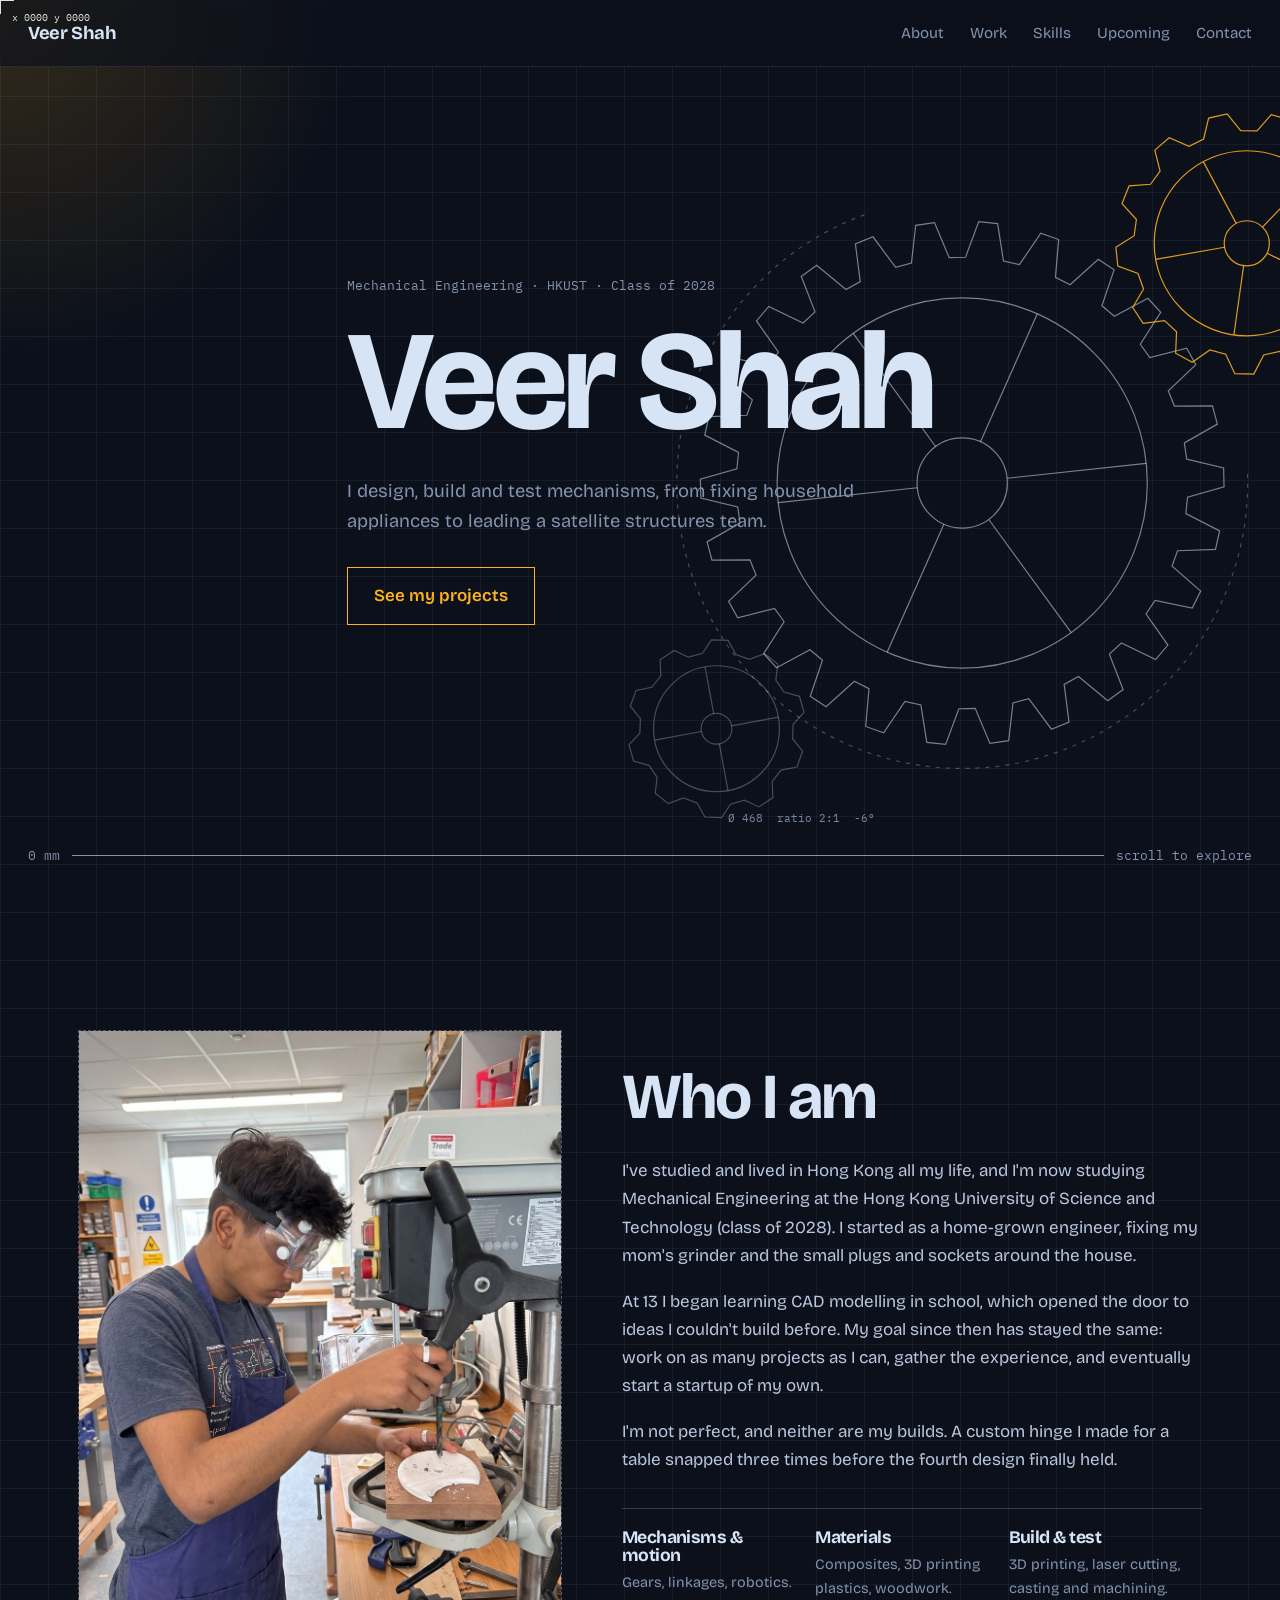
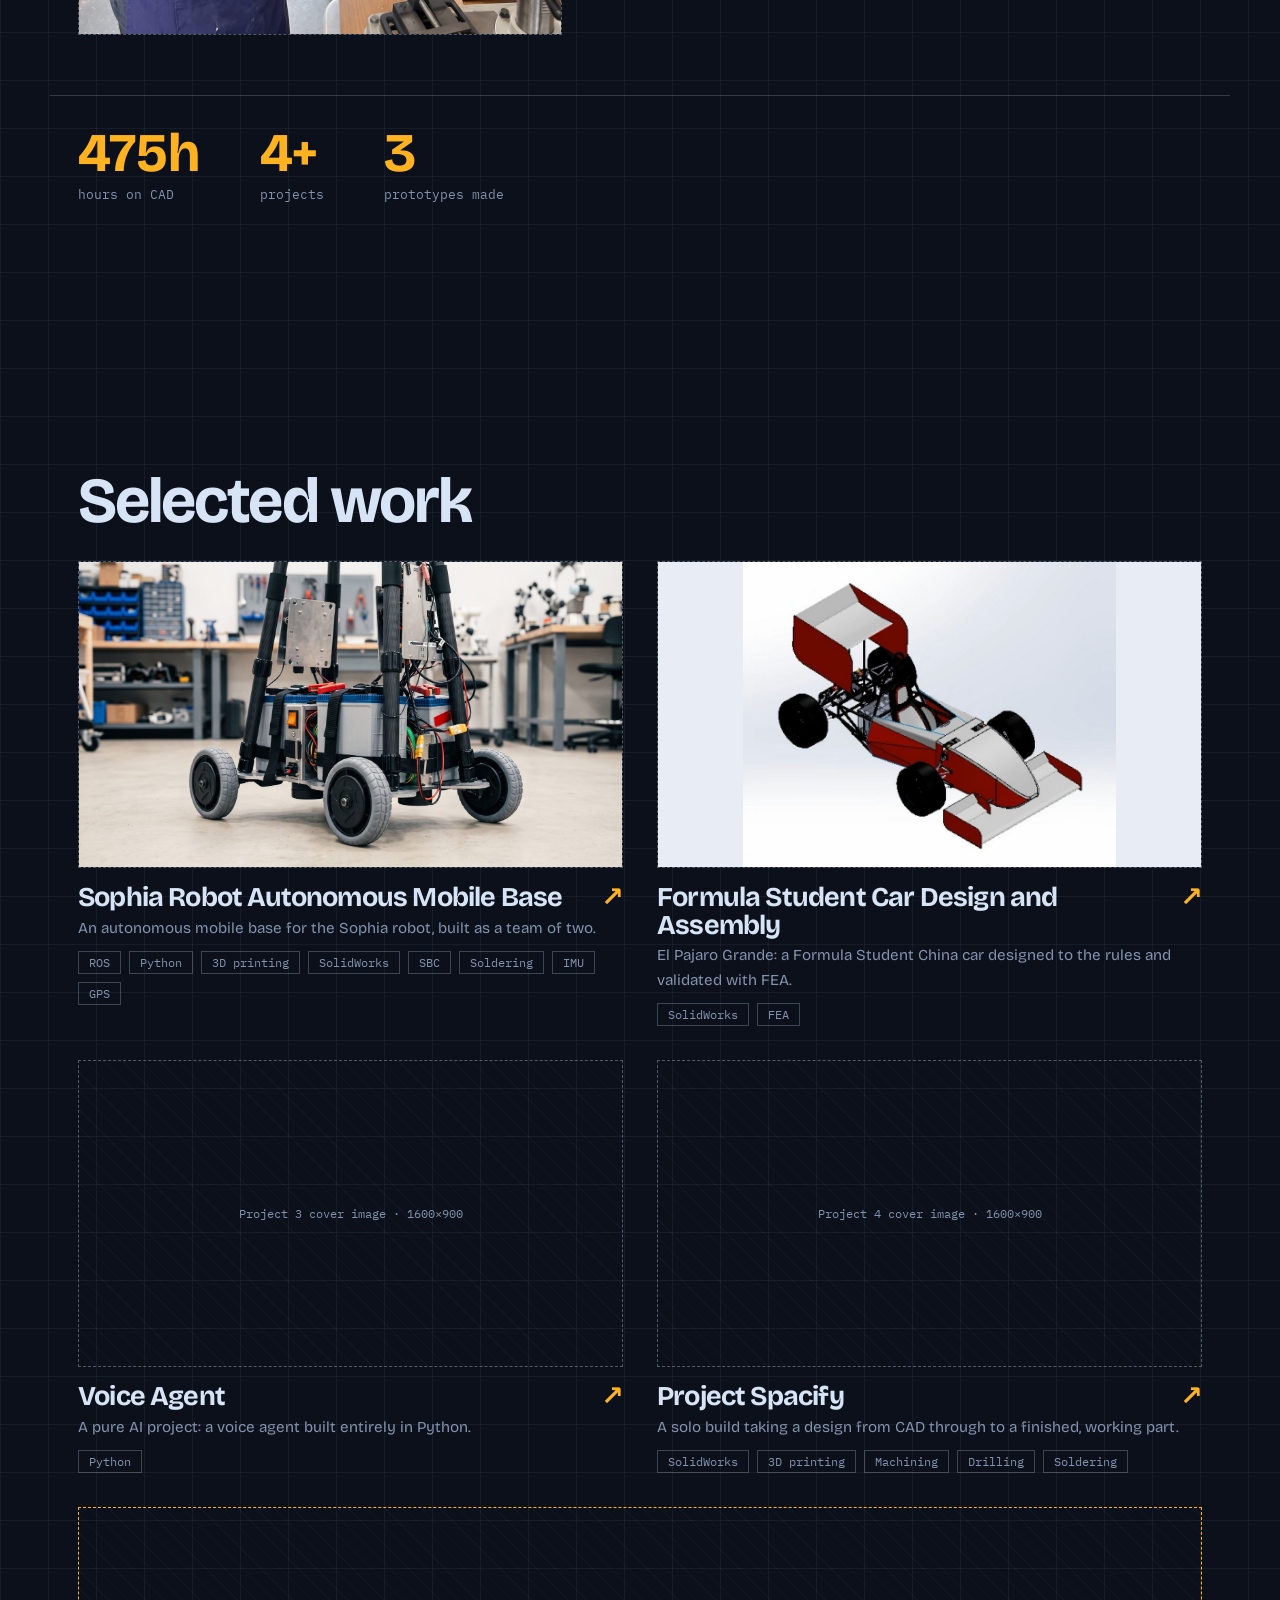
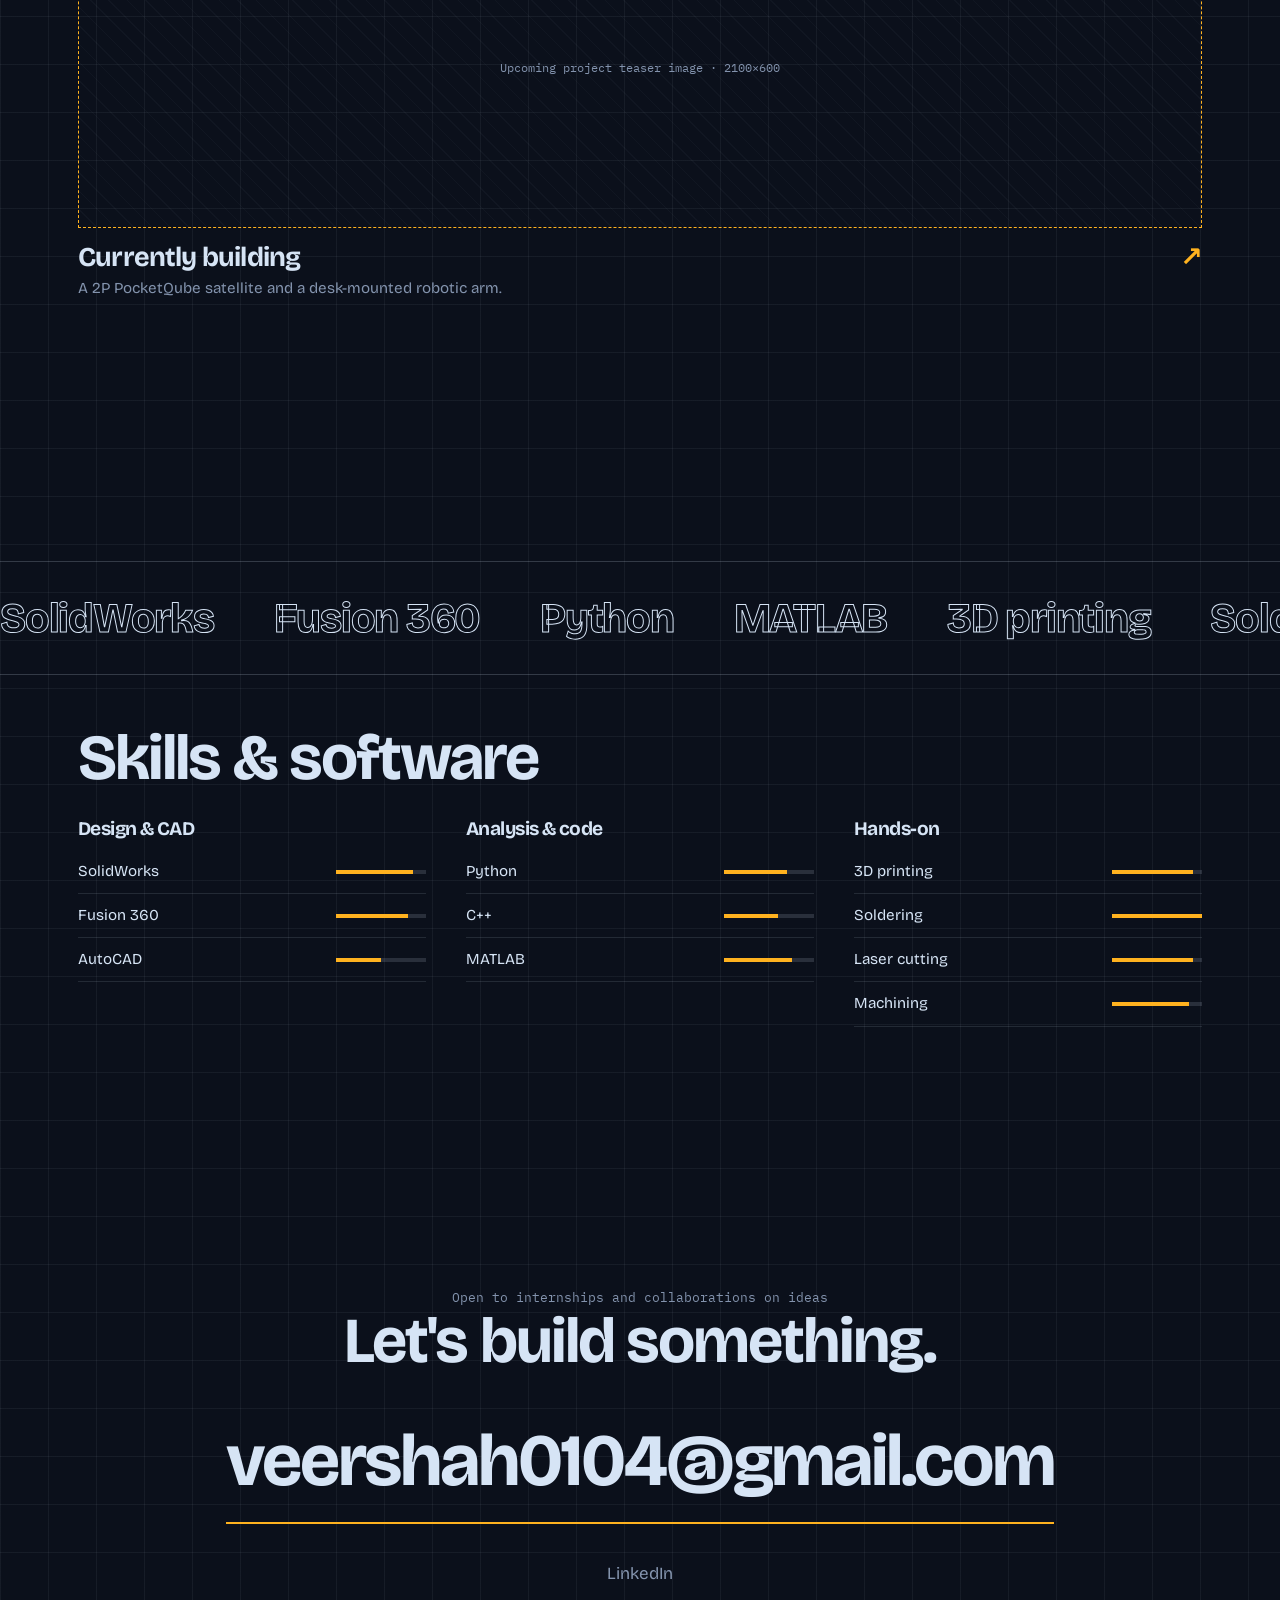
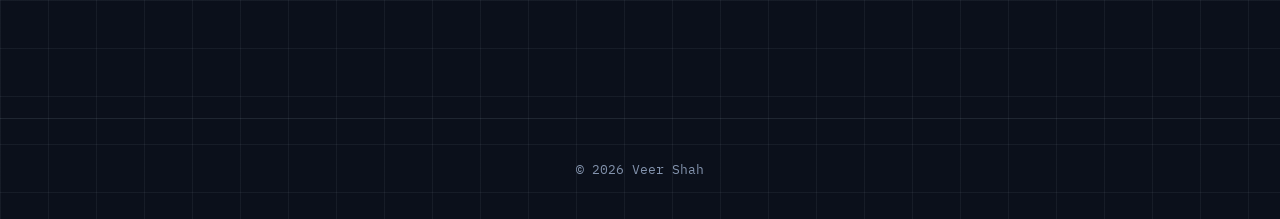
==== commit 5f41a4a2: "Add files via upload" ====
--- a/index.html
+++ b/index.html
@@ -17,7 +17,7 @@
 
 <section class="s" id="work"><div class="wrap"><h2>Selected work</h2><div class="cards">
 <a class="card rv" href="project-1.html"><figure class="ph" data-label="Cover"><img src="assets/p1-hero.jpg" alt="Sophia robot mobile base" loading="lazy"></figure><h3>Sophia Robot Autonomous Mobile Base <em>↗</em></h3><p>An autonomous mobile base for the Sophia robot, built as a team of two.</p><div class="tags"><span>ROS</span><span>Python</span><span>3D printing</span><span>SolidWorks</span><span>SBC</span><span>Soldering</span><span>IMU</span><span>GPS</span></div></a>
-<a class="card rv" href="project-2.html"><figure class="ph" data-label="Project 2 cover image · 1600×900"><!-- <img src="assets/p2-cover.jpg" alt="Describe image"> --></figure><h3>Formula Student Car Parts and Assembly <em>↗</em></h3><p>Parts design and assembly for a Formula Student car, validated with FEA.</p><div class="tags"><span>SolidWorks</span><span>FEA</span></div></a>
+<a class="card rv" href="project-2.html"><figure class="ph" data-label="Cover"><img src="assets/p2-hero.jpg" alt="El Pajaro Grande Formula Student car" loading="lazy" style="object-fit:contain;background:#e8ecf4"></figure><h3>Formula Student Car Design and Assembly <em>↗</em></h3><p>El Pajaro Grande: a Formula Student China car designed to the rules and validated with FEA.</p><div class="tags"><span>SolidWorks</span><span>FEA</span></div></a>
 <a class="card rv" href="project-3.html"><figure class="ph" data-label="Project 3 cover image · 1600×900"><!-- <img src="assets/p3-cover.jpg" alt="Describe image"> --></figure><h3>Voice Agent <em>↗</em></h3><p>A pure AI project: a voice agent built entirely in Python.</p><div class="tags"><span>Python</span></div></a>
 <a class="card rv" href="project-4.html"><figure class="ph" data-label="Project 4 cover image · 1600×900"><!-- <img src="assets/p4-cover.jpg" alt="Describe image"> --></figure><h3>Project Spacify <em>↗</em></h3><p>A solo build taking a design from CAD through to a finished, working part.</p><div class="tags"><span>SolidWorks</span><span>3D printing</span><span>Machining</span><span>Drilling</span><span>Soldering</span></div></a>
 <a class="card up rv" href="upcoming.html"><figure class="ph" data-label="Upcoming project teaser image · 2100×600"></figure><h3>Currently building <em>↗</em></h3><p>A 2P PocketQube satellite and a desk-mounted robotic arm.</p></a>
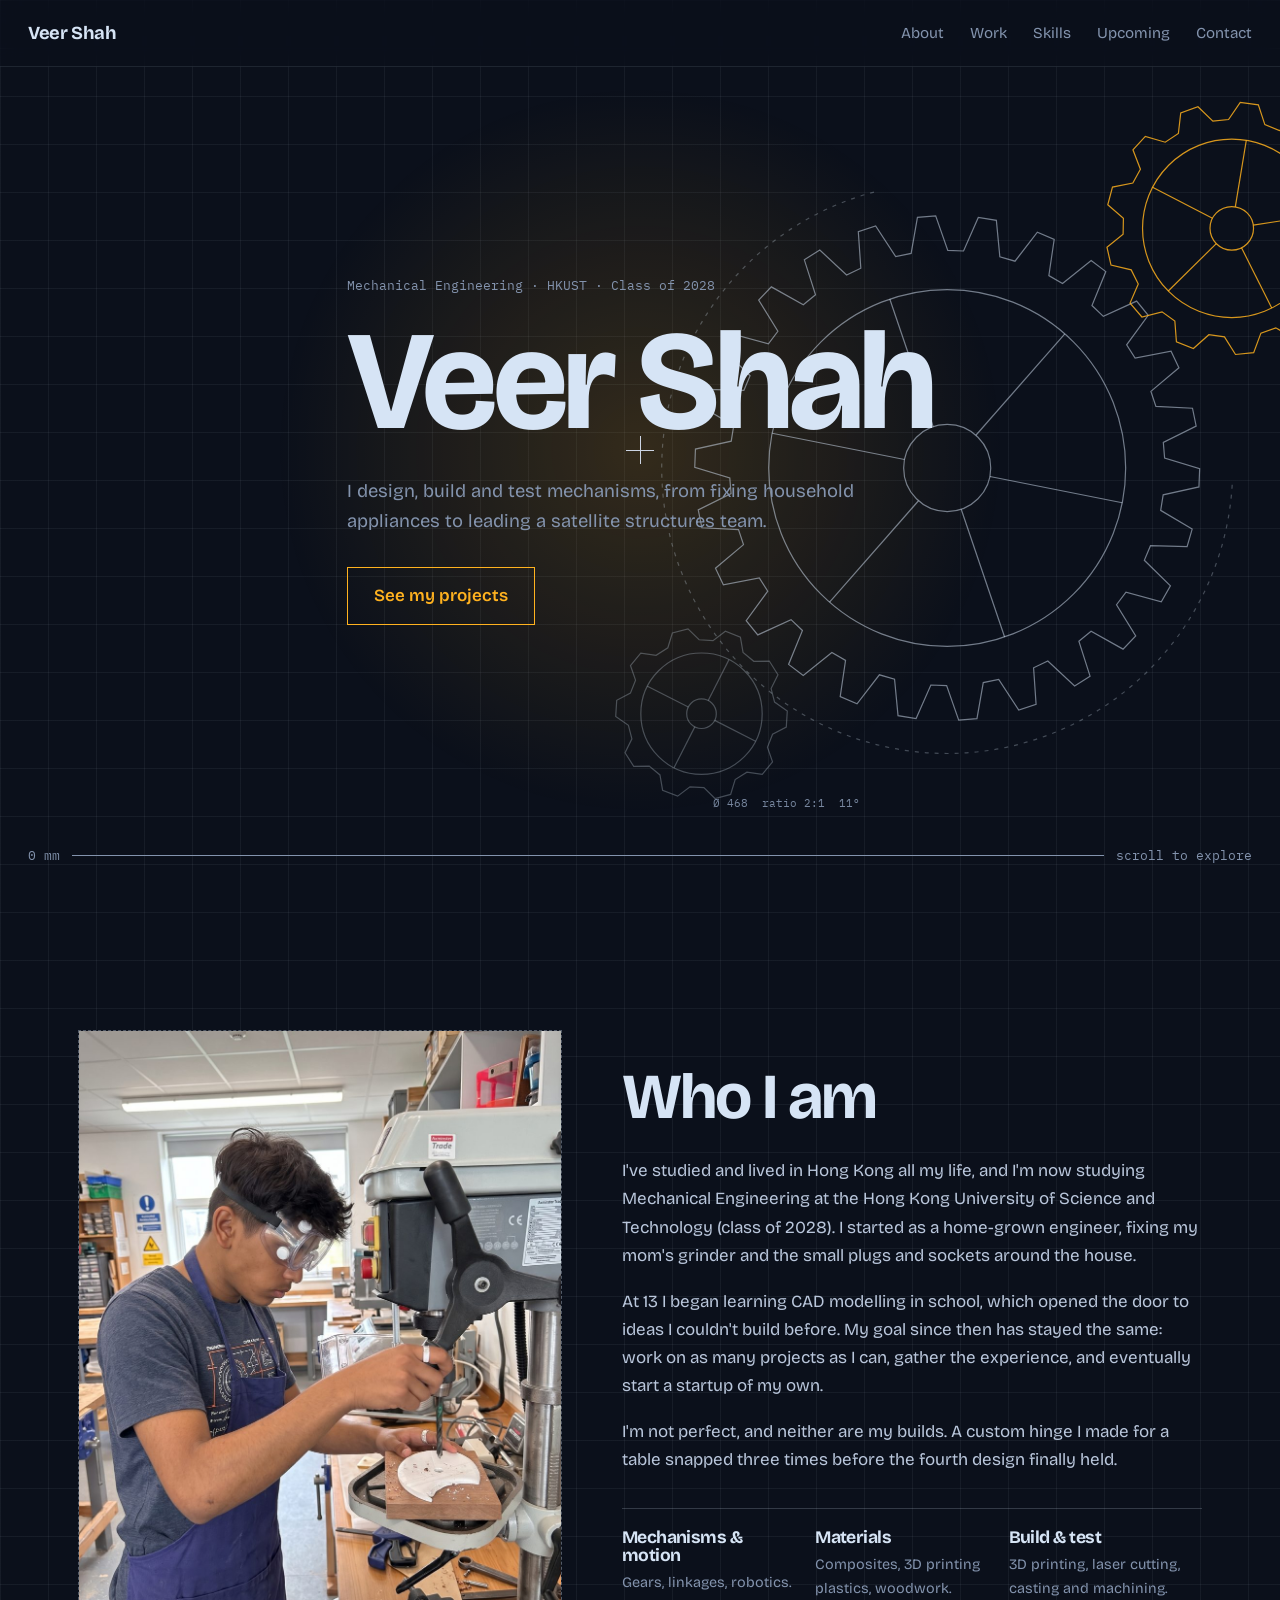
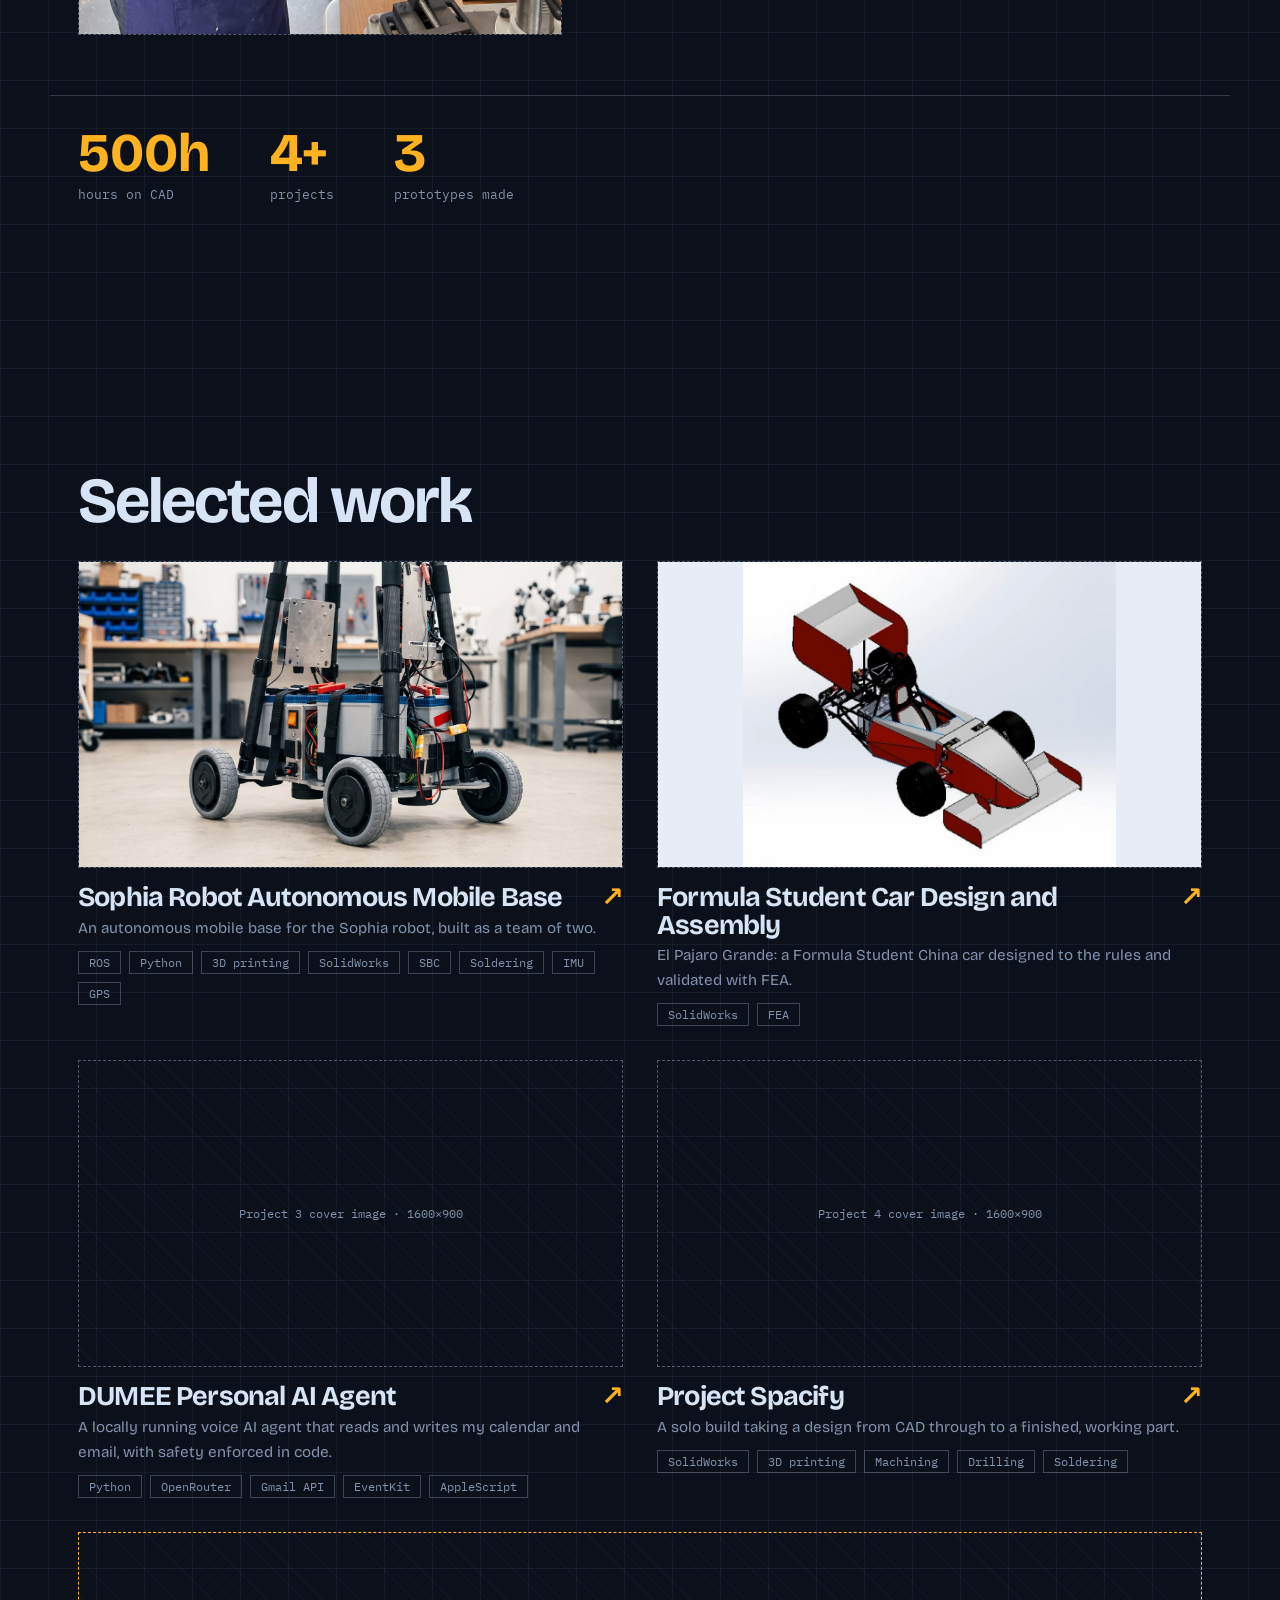
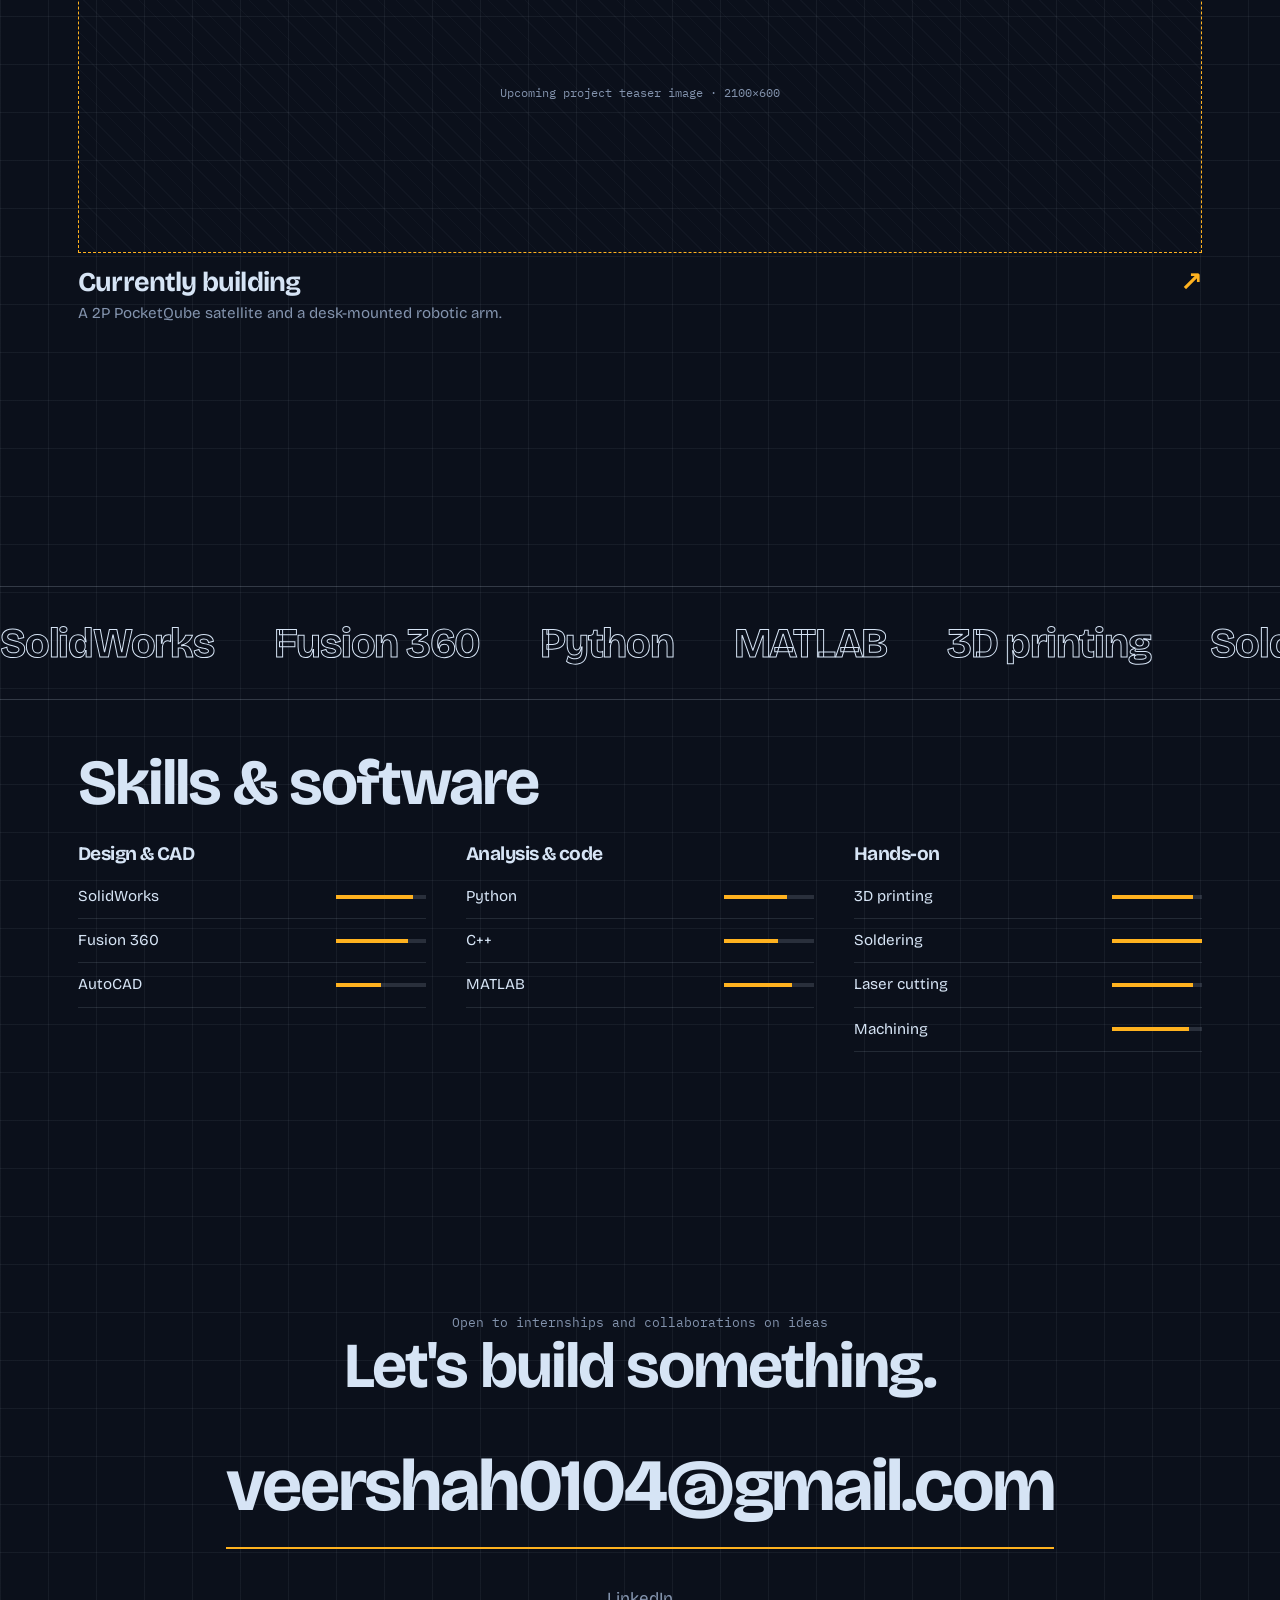
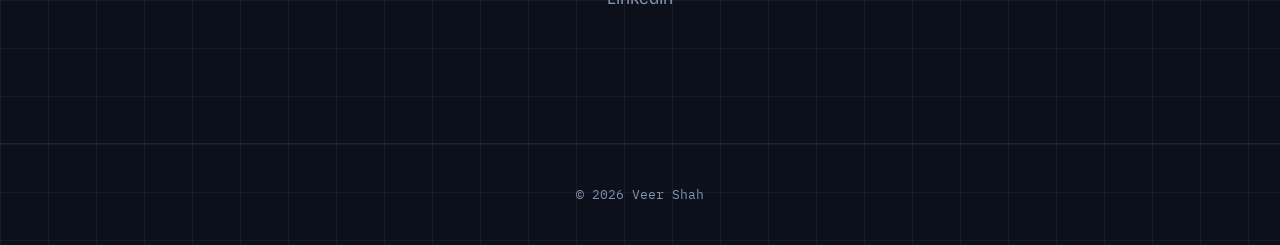
==== commit dc2fada2: "Add files via upload" ====
--- a/index.html
+++ b/index.html
@@ -18,7 +18,7 @@
 <section class="s" id="work"><div class="wrap"><h2>Selected work</h2><div class="cards">
 <a class="card rv" href="project-1.html"><figure class="ph" data-label="Cover"><img src="assets/p1-hero.jpg" alt="Sophia robot mobile base" loading="lazy"></figure><h3>Sophia Robot Autonomous Mobile Base <em>↗</em></h3><p>An autonomous mobile base for the Sophia robot, built as a team of two.</p><div class="tags"><span>ROS</span><span>Python</span><span>3D printing</span><span>SolidWorks</span><span>SBC</span><span>Soldering</span><span>IMU</span><span>GPS</span></div></a>
 <a class="card rv" href="project-2.html"><figure class="ph" data-label="Cover"><img src="assets/p2-hero.jpg" alt="El Pajaro Grande Formula Student car" loading="lazy" style="object-fit:contain;background:#e8ecf4"></figure><h3>Formula Student Car Design and Assembly <em>↗</em></h3><p>El Pajaro Grande: a Formula Student China car designed to the rules and validated with FEA.</p><div class="tags"><span>SolidWorks</span><span>FEA</span></div></a>
-<a class="card rv" href="project-3.html"><figure class="ph" data-label="Project 3 cover image · 1600×900"><!-- <img src="assets/p3-cover.jpg" alt="Describe image"> --></figure><h3>Voice Agent <em>↗</em></h3><p>A pure AI project: a voice agent built entirely in Python.</p><div class="tags"><span>Python</span></div></a>
+<a class="card rv" href="project-3.html"><figure class="ph" data-label="Project 3 cover image · 1600×900"><!-- <img src="assets/p3-cover.jpg" alt="Describe image"> --></figure><h3>DUMEE Personal AI Agent <em>↗</em></h3><p>A locally running voice AI agent that reads and writes my calendar and email, with safety enforced in code.</p><div class="tags"><span>Python</span><span>OpenRouter</span><span>Gmail API</span><span>EventKit</span><span>AppleScript</span></div></a>
 <a class="card rv" href="project-4.html"><figure class="ph" data-label="Project 4 cover image · 1600×900"><!-- <img src="assets/p4-cover.jpg" alt="Describe image"> --></figure><h3>Project Spacify <em>↗</em></h3><p>A solo build taking a design from CAD through to a finished, working part.</p><div class="tags"><span>SolidWorks</span><span>3D printing</span><span>Machining</span><span>Drilling</span><span>Soldering</span></div></a>
 <a class="card up rv" href="upcoming.html"><figure class="ph" data-label="Upcoming project teaser image · 2100×600"></figure><h3>Currently building <em>↗</em></h3><p>A 2P PocketQube satellite and a desk-mounted robotic arm.</p></a>
 </div></div></section>
--- a/css/style.css
+++ b/css/style.css
@@ -79,3 +79,13 @@
 @media(prefers-reduced-motion:reduce){*{animation:none!important;transition:none!important}.rv,.hero h1 span{opacity:1;transform:none}}
 .ph.fit{aspect-ratio:auto;display:block}.ph.fit img{position:static;height:auto;display:block}
 .blk ul{padding-left:20px;color:#b9c6db;max-width:640px}.blk li{margin-bottom:10px}
+.flow{display:grid;grid-template-columns:repeat(4,1fr);gap:0;margin:8px 0 24px}
+.flow div{border:1px solid rgba(214,228,245,.25);padding:18px 16px;position:relative;font-size:.92rem;color:#b9c6db}
+.flow div+div{border-left:0}.flow b{display:block;color:var(--line);font-size:1.05rem;margin-bottom:4px}
+.flow div:not(:last-child)::after{content:"\2192";position:absolute;right:-11px;top:50%;transform:translateY(-50%);z-index:2;background:var(--bg);color:var(--acc);width:22px;text-align:center;animation:nudge 1.6s ease-in-out infinite}
+@keyframes nudge{50%{transform:translate(4px,-50%)}}
+.code{background:#0e1524;border:1px solid rgba(214,228,245,.15);padding:20px;font:.82rem/1.65 var(--mono);overflow-x:auto;color:#cfe0f7;white-space:pre;margin-bottom:12px}
+.chips{display:flex;flex-wrap:wrap;gap:10px}.chips span{border:1px solid var(--acc);color:var(--acc);padding:6px 14px;font:.82rem var(--mono)}
+@media(max-width:820px){.flow{grid-template-columns:1fr}.flow div+div{border-left:1px solid rgba(214,228,245,.25);border-top:0}.flow div:not(:last-child)::after{content:"\2193";right:auto;left:50%;top:auto;bottom:-11px;transform:translateX(-50%);animation:none}}
+.tg{display:grid;grid-template-columns:repeat(2,1fr);gap:22px 30px}.tg h3{font-size:1rem;margin-bottom:6px}.tg ul{padding:0}.tg li{list-style:none;font:.8rem/1.9 var(--mono);color:#b9c6db}.tg li i{font-style:normal;color:var(--acc)}
+@media(max-width:820px){.tg{grid-template-columns:1fr}}
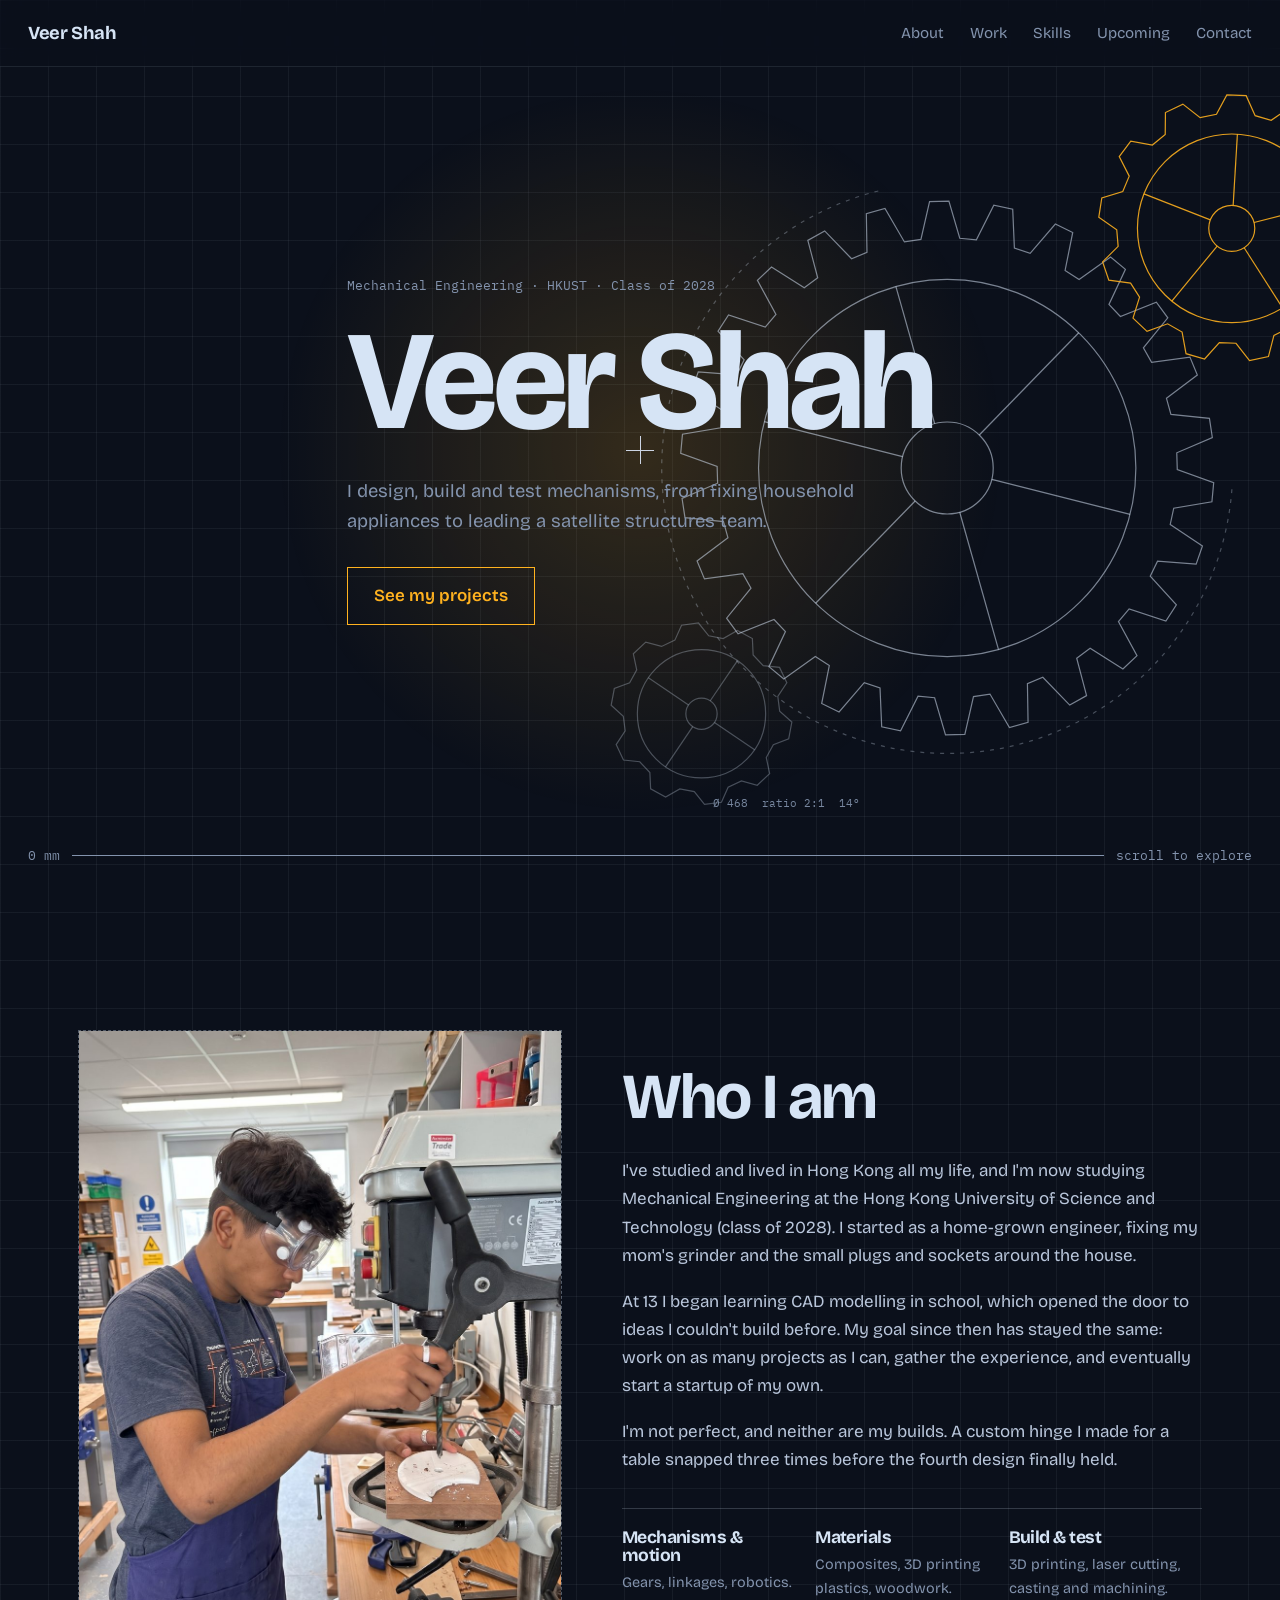
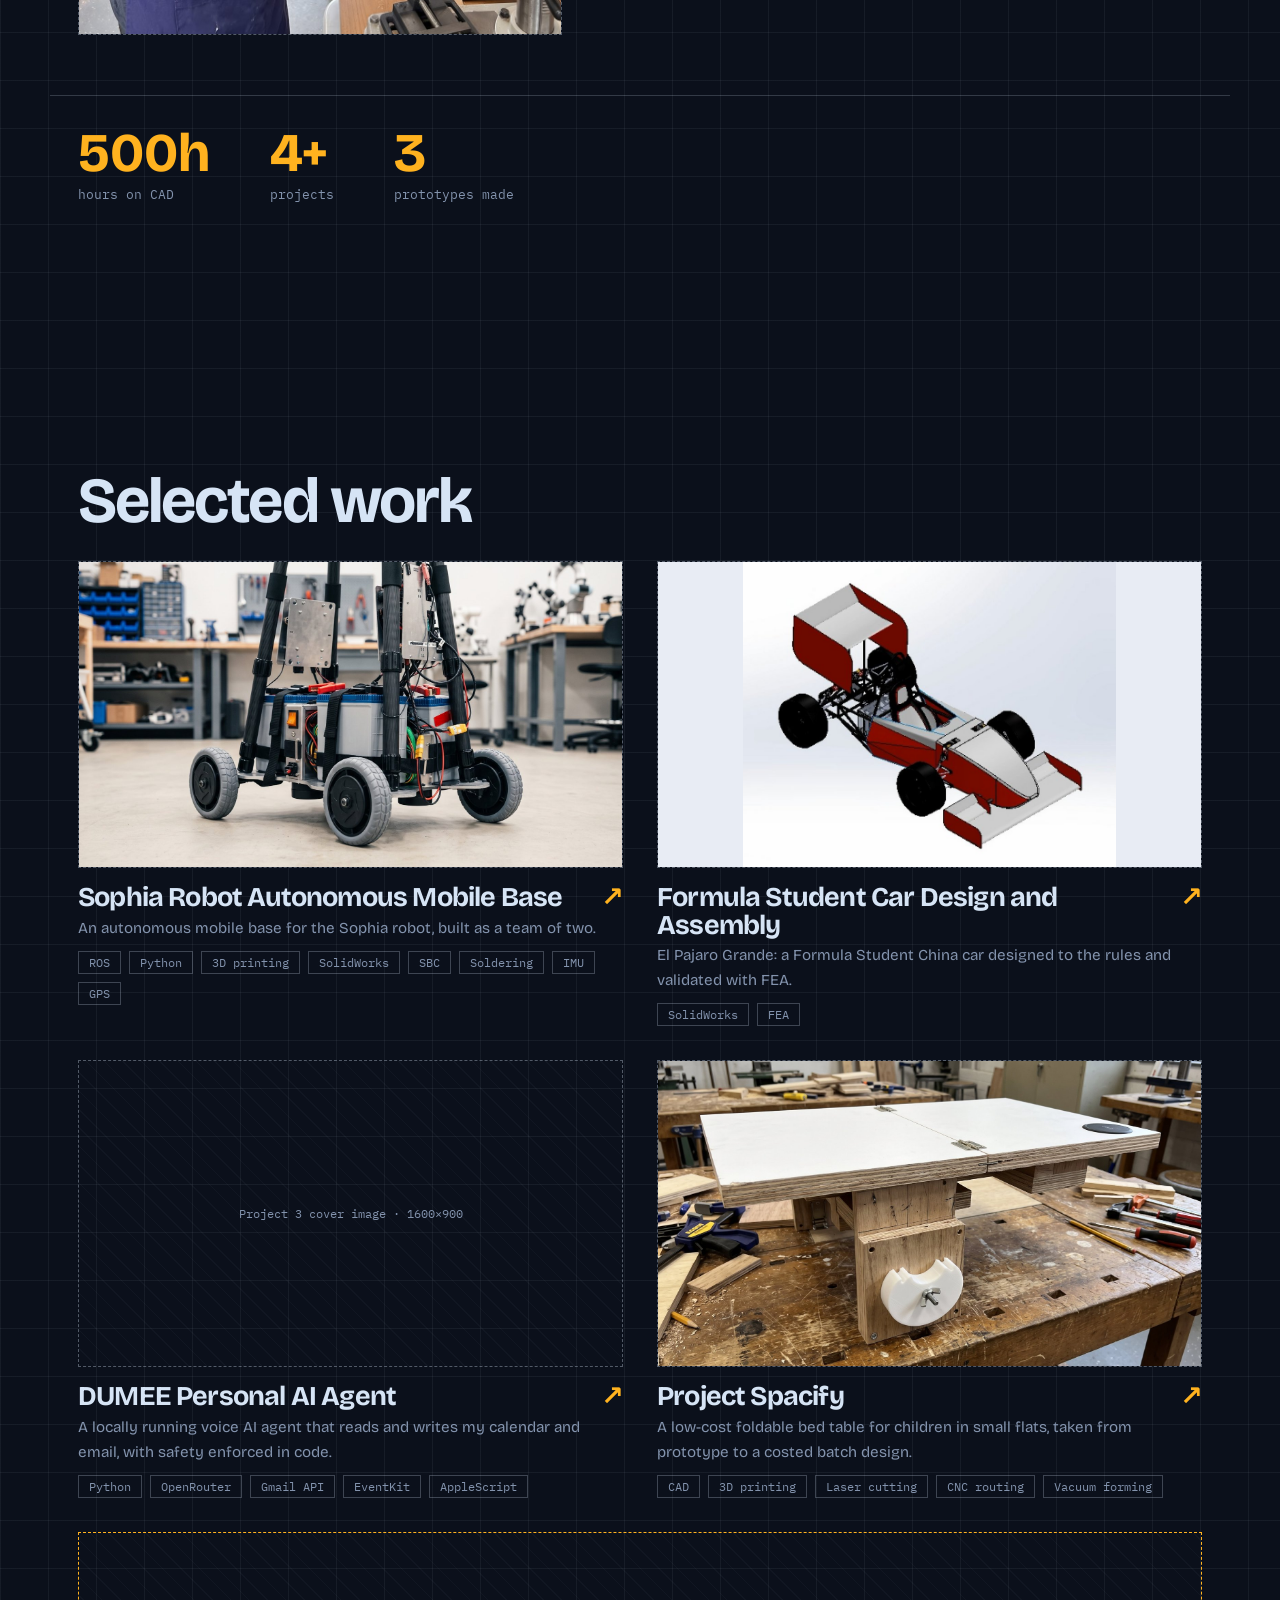
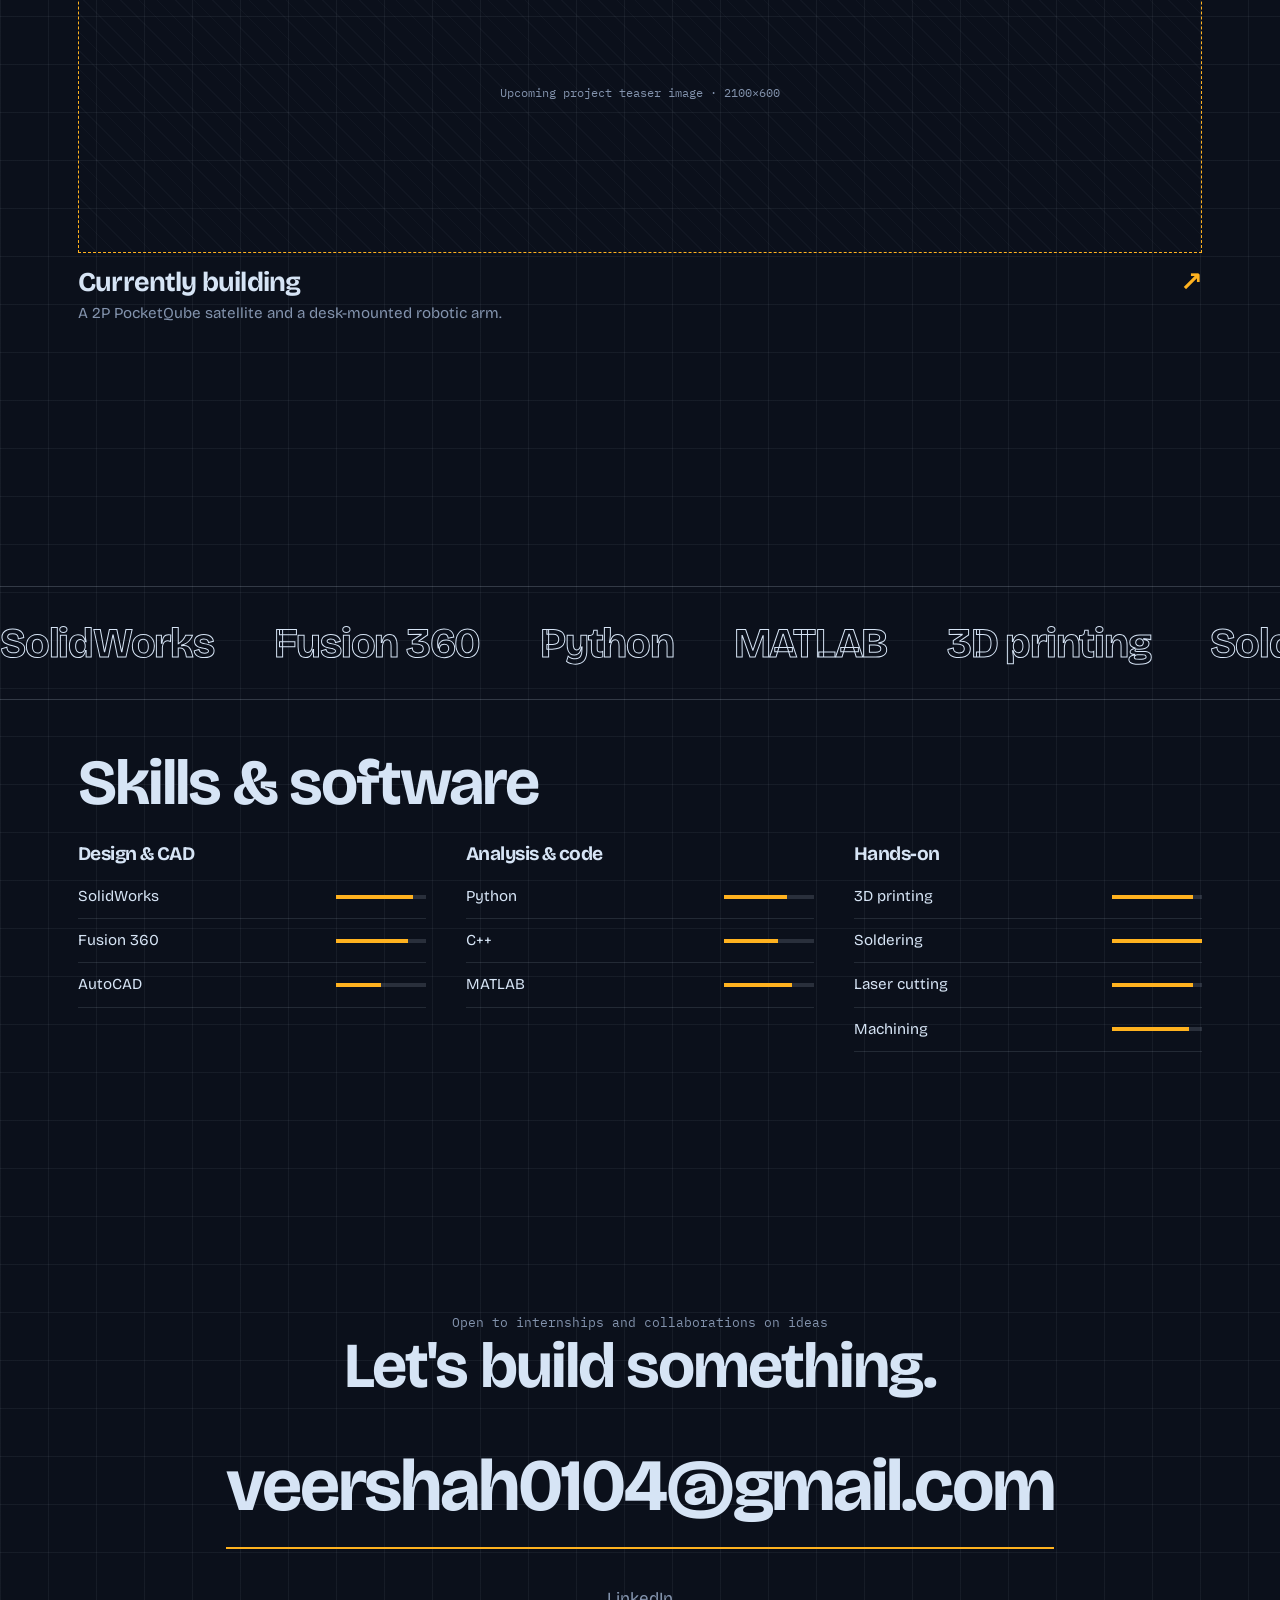
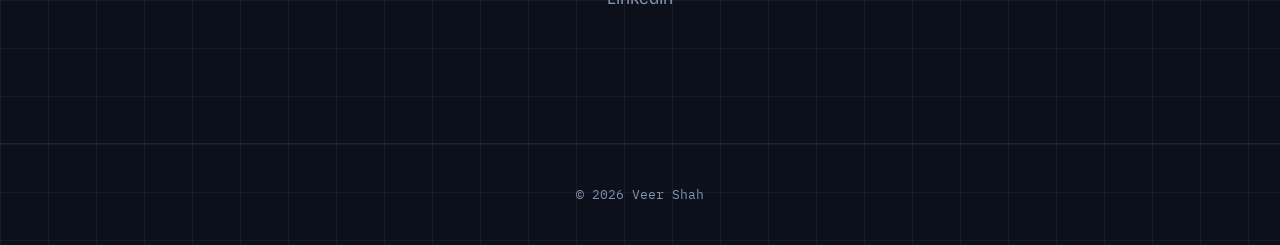
==== commit cfb8fc88: "Add files via upload" ====
--- a/index.html
+++ b/index.html
@@ -19,7 +19,7 @@
 <a class="card rv" href="project-1.html"><figure class="ph" data-label="Cover"><img src="assets/p1-hero.jpg" alt="Sophia robot mobile base" loading="lazy"></figure><h3>Sophia Robot Autonomous Mobile Base <em>↗</em></h3><p>An autonomous mobile base for the Sophia robot, built as a team of two.</p><div class="tags"><span>ROS</span><span>Python</span><span>3D printing</span><span>SolidWorks</span><span>SBC</span><span>Soldering</span><span>IMU</span><span>GPS</span></div></a>
 <a class="card rv" href="project-2.html"><figure class="ph" data-label="Cover"><img src="assets/p2-hero.jpg" alt="El Pajaro Grande Formula Student car" loading="lazy" style="object-fit:contain;background:#e8ecf4"></figure><h3>Formula Student Car Design and Assembly <em>↗</em></h3><p>El Pajaro Grande: a Formula Student China car designed to the rules and validated with FEA.</p><div class="tags"><span>SolidWorks</span><span>FEA</span></div></a>
 <a class="card rv" href="project-3.html"><figure class="ph" data-label="Project 3 cover image · 1600×900"><!-- <img src="assets/p3-cover.jpg" alt="Describe image"> --></figure><h3>DUMEE Personal AI Agent <em>↗</em></h3><p>A locally running voice AI agent that reads and writes my calendar and email, with safety enforced in code.</p><div class="tags"><span>Python</span><span>OpenRouter</span><span>Gmail API</span><span>EventKit</span><span>AppleScript</span></div></a>
-<a class="card rv" href="project-4.html"><figure class="ph" data-label="Project 4 cover image · 1600×900"><!-- <img src="assets/p4-cover.jpg" alt="Describe image"> --></figure><h3>Project Spacify <em>↗</em></h3><p>A solo build taking a design from CAD through to a finished, working part.</p><div class="tags"><span>SolidWorks</span><span>3D printing</span><span>Machining</span><span>Drilling</span><span>Soldering</span></div></a>
+<a class="card rv" href="project-4.html"><figure class="ph" data-label="Cover"><img src="assets/p4-hero.jpg" alt="Project Spacify foldable table prototype" loading="lazy"></figure><h3>Project Spacify <em>↗</em></h3><p>A low-cost foldable bed table for children in small flats, taken from prototype to a costed batch design.</p><div class="tags"><span>CAD</span><span>3D printing</span><span>Laser cutting</span><span>CNC routing</span><span>Vacuum forming</span></div></a>
 <a class="card up rv" href="upcoming.html"><figure class="ph" data-label="Upcoming project teaser image · 2100×600"></figure><h3>Currently building <em>↗</em></h3><p>A 2P PocketQube satellite and a desk-mounted robotic arm.</p></a>
 </div></div></section>
 
--- a/css/style.css
+++ b/css/style.css
@@ -89,3 +89,4 @@
 @media(max-width:820px){.flow{grid-template-columns:1fr}.flow div+div{border-left:1px solid rgba(214,228,245,.25);border-top:0}.flow div:not(:last-child)::after{content:"\2193";right:auto;left:50%;top:auto;bottom:-11px;transform:translateX(-50%);animation:none}}
 .tg{display:grid;grid-template-columns:repeat(2,1fr);gap:22px 30px}.tg h3{font-size:1rem;margin-bottom:6px}.tg ul{padding:0}.tg li{list-style:none;font:.8rem/1.9 var(--mono);color:#b9c6db}.tg li i{font-style:normal;color:var(--acc)}
 @media(max-width:820px){.tg{grid-template-columns:1fr}}
+.tg3{grid-template-columns:repeat(3,1fr)}@media(max-width:820px){.tg3{grid-template-columns:1fr}}
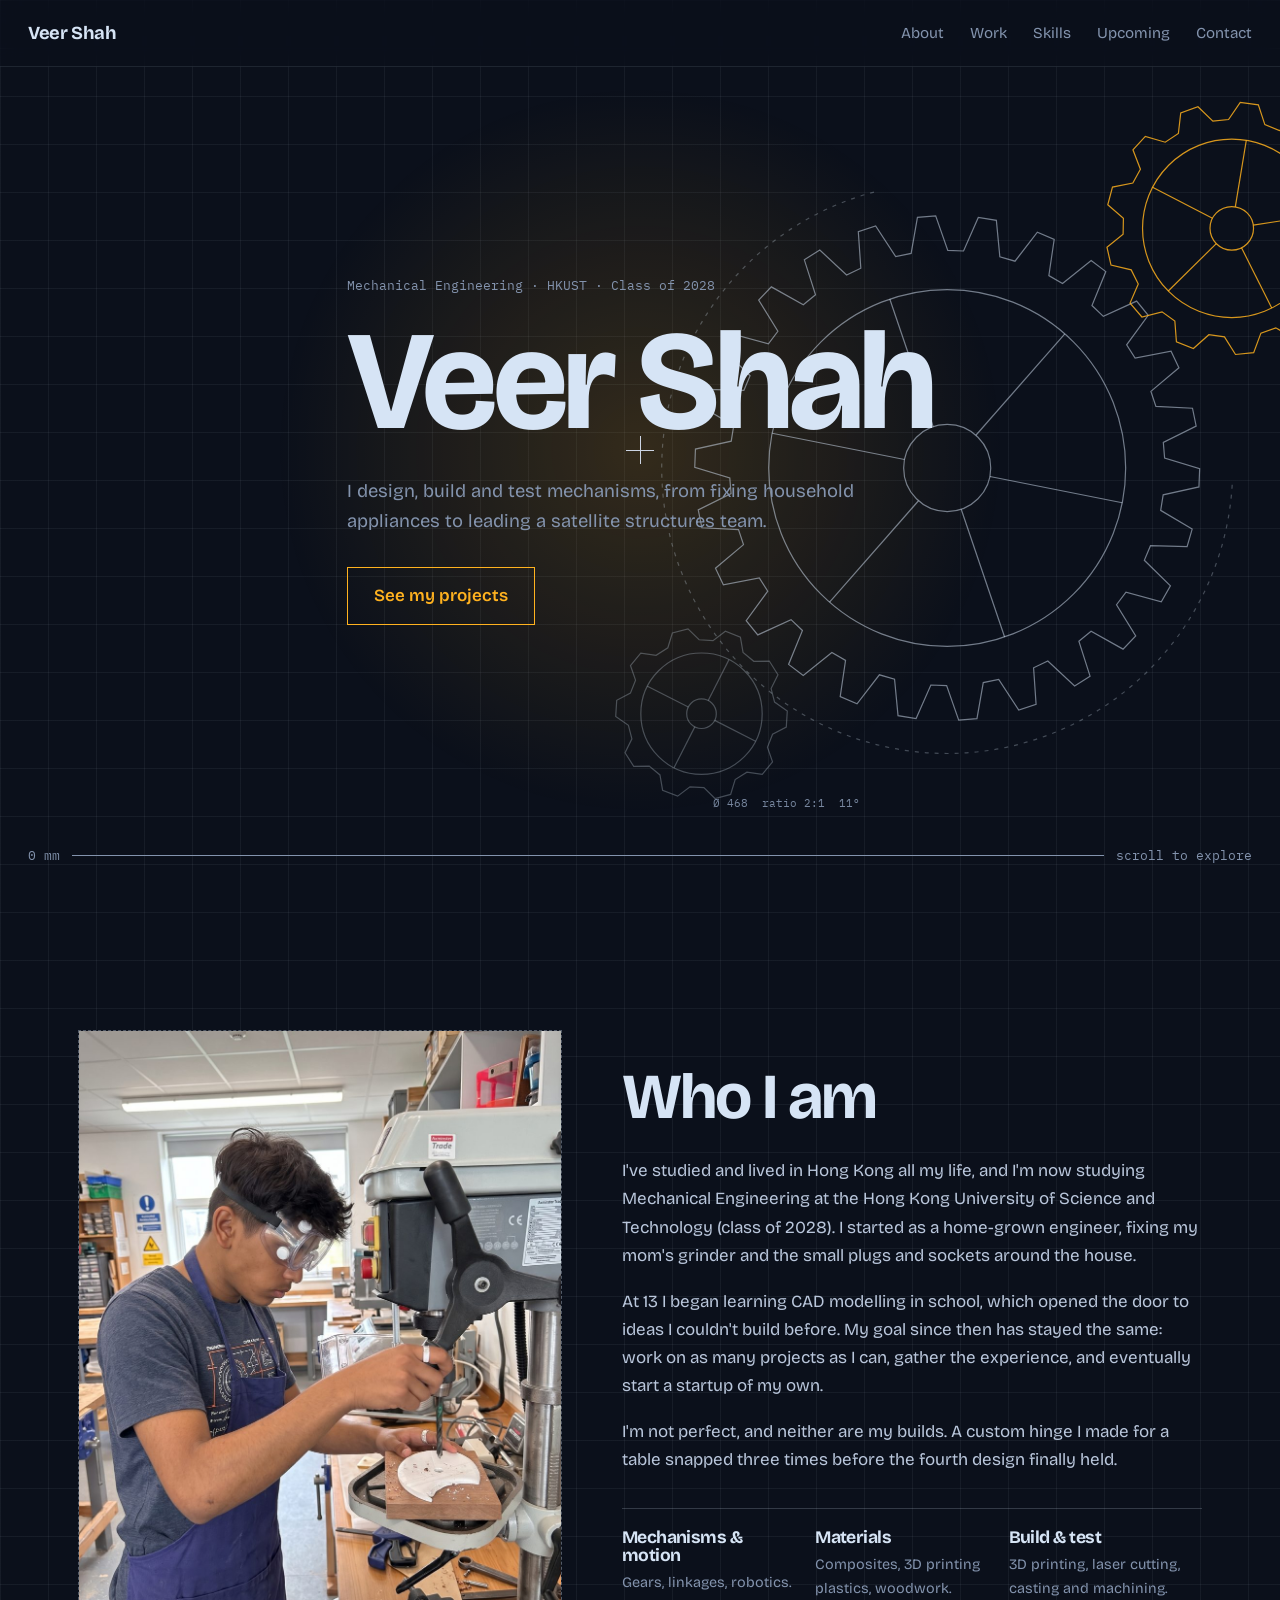
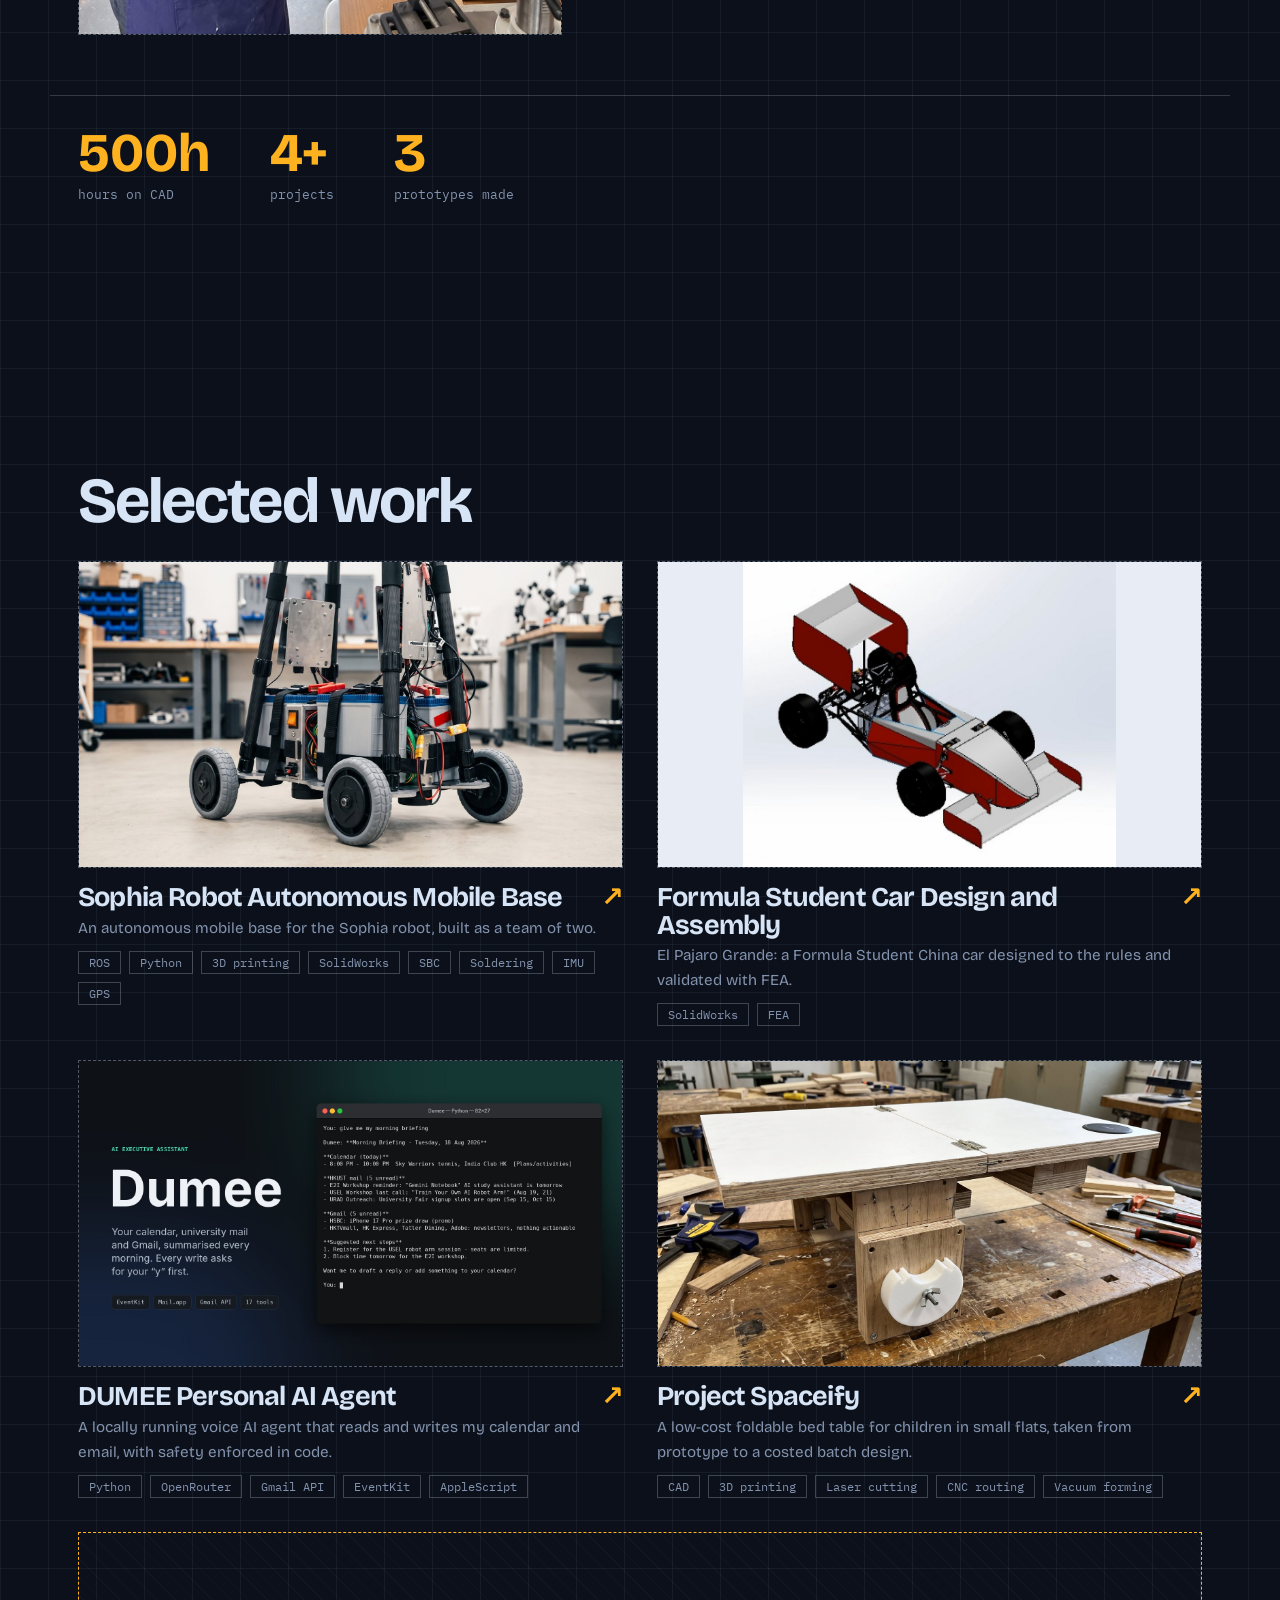
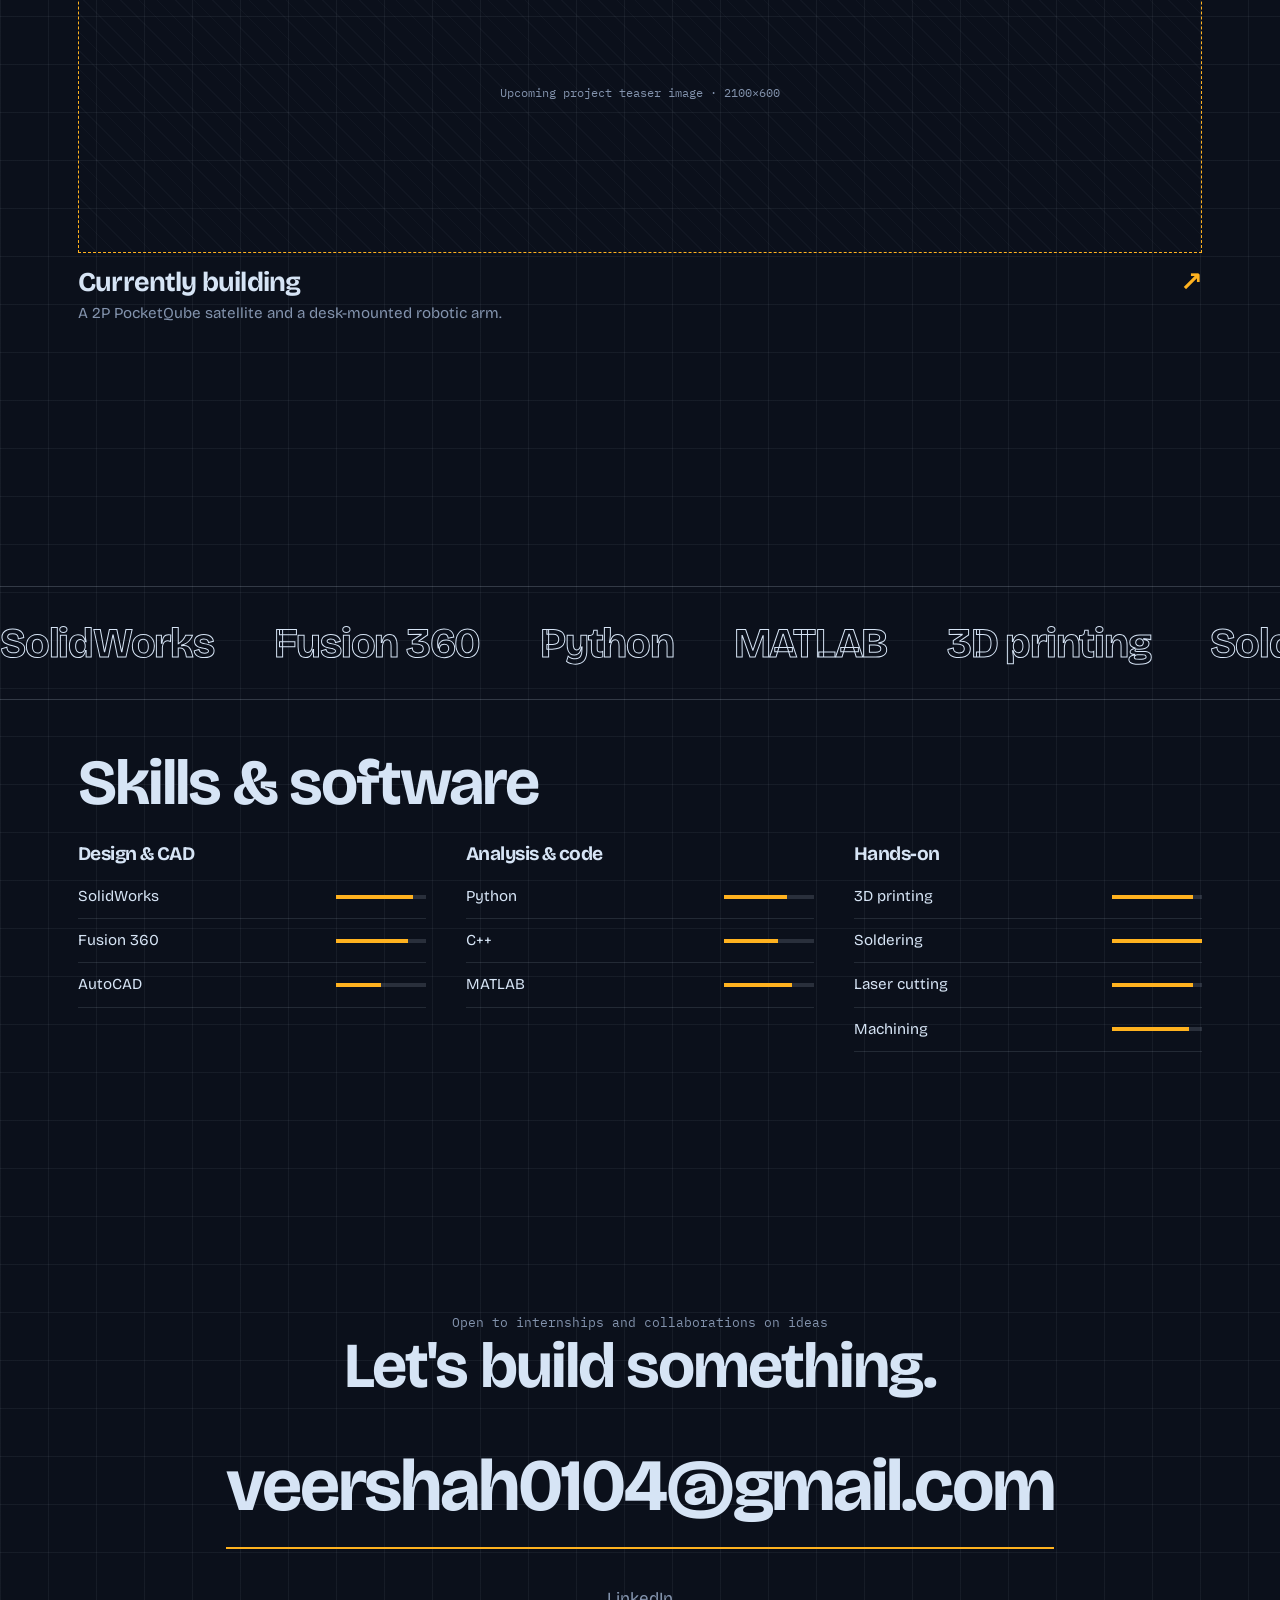
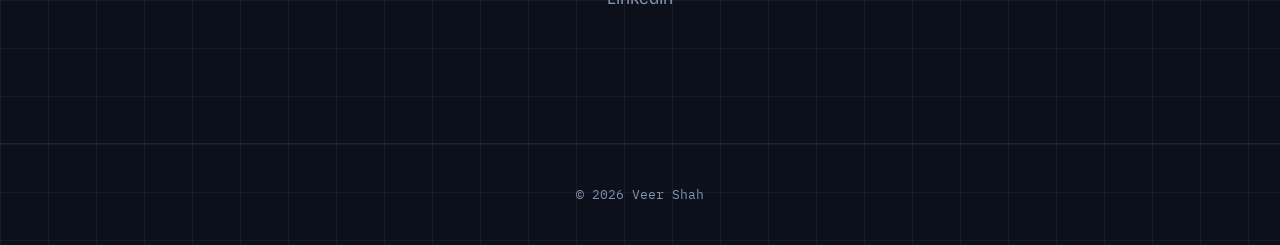
==== commit 8d89a51b: "Add files via upload" ====
--- a/index.html
+++ b/index.html
@@ -18,8 +18,8 @@
 <section class="s" id="work"><div class="wrap"><h2>Selected work</h2><div class="cards">
 <a class="card rv" href="project-1.html"><figure class="ph" data-label="Cover"><img src="assets/p1-hero.jpg" alt="Sophia robot mobile base" loading="lazy"></figure><h3>Sophia Robot Autonomous Mobile Base <em>↗</em></h3><p>An autonomous mobile base for the Sophia robot, built as a team of two.</p><div class="tags"><span>ROS</span><span>Python</span><span>3D printing</span><span>SolidWorks</span><span>SBC</span><span>Soldering</span><span>IMU</span><span>GPS</span></div></a>
 <a class="card rv" href="project-2.html"><figure class="ph" data-label="Cover"><img src="assets/p2-hero.jpg" alt="El Pajaro Grande Formula Student car" loading="lazy" style="object-fit:contain;background:#e8ecf4"></figure><h3>Formula Student Car Design and Assembly <em>↗</em></h3><p>El Pajaro Grande: a Formula Student China car designed to the rules and validated with FEA.</p><div class="tags"><span>SolidWorks</span><span>FEA</span></div></a>
-<a class="card rv" href="project-3.html"><figure class="ph" data-label="Project 3 cover image · 1600×900"><!-- <img src="assets/p3-cover.jpg" alt="Describe image"> --></figure><h3>DUMEE Personal AI Agent <em>↗</em></h3><p>A locally running voice AI agent that reads and writes my calendar and email, with safety enforced in code.</p><div class="tags"><span>Python</span><span>OpenRouter</span><span>Gmail API</span><span>EventKit</span><span>AppleScript</span></div></a>
-<a class="card rv" href="project-4.html"><figure class="ph" data-label="Cover"><img src="assets/p4-hero.jpg" alt="Project Spacify foldable table prototype" loading="lazy"></figure><h3>Project Spacify <em>↗</em></h3><p>A low-cost foldable bed table for children in small flats, taken from prototype to a costed batch design.</p><div class="tags"><span>CAD</span><span>3D printing</span><span>Laser cutting</span><span>CNC routing</span><span>Vacuum forming</span></div></a>
+<a class="card rv" href="project-3.html"><figure class="ph" data-label="Cover"><img src="assets/p3-hero.jpg" alt="DUMEE personal AI agent" loading="lazy"></figure><h3>DUMEE Personal AI Agent <em>↗</em></h3><p>A locally running voice AI agent that reads and writes my calendar and email, with safety enforced in code.</p><div class="tags"><span>Python</span><span>OpenRouter</span><span>Gmail API</span><span>EventKit</span><span>AppleScript</span></div></a>
+<a class="card rv" href="project-4.html"><figure class="ph" data-label="Cover"><img src="assets/p4-hero.jpg" alt="Project Spaceify foldable table prototype" loading="lazy"></figure><h3>Project Spaceify <em>↗</em></h3><p>A low-cost foldable bed table for children in small flats, taken from prototype to a costed batch design.</p><div class="tags"><span>CAD</span><span>3D printing</span><span>Laser cutting</span><span>CNC routing</span><span>Vacuum forming</span></div></a>
 <a class="card up rv" href="upcoming.html"><figure class="ph" data-label="Upcoming project teaser image · 2100×600"></figure><h3>Currently building <em>↗</em></h3><p>A 2P PocketQube satellite and a desk-mounted robotic arm.</p></a>
 </div></div></section>
 
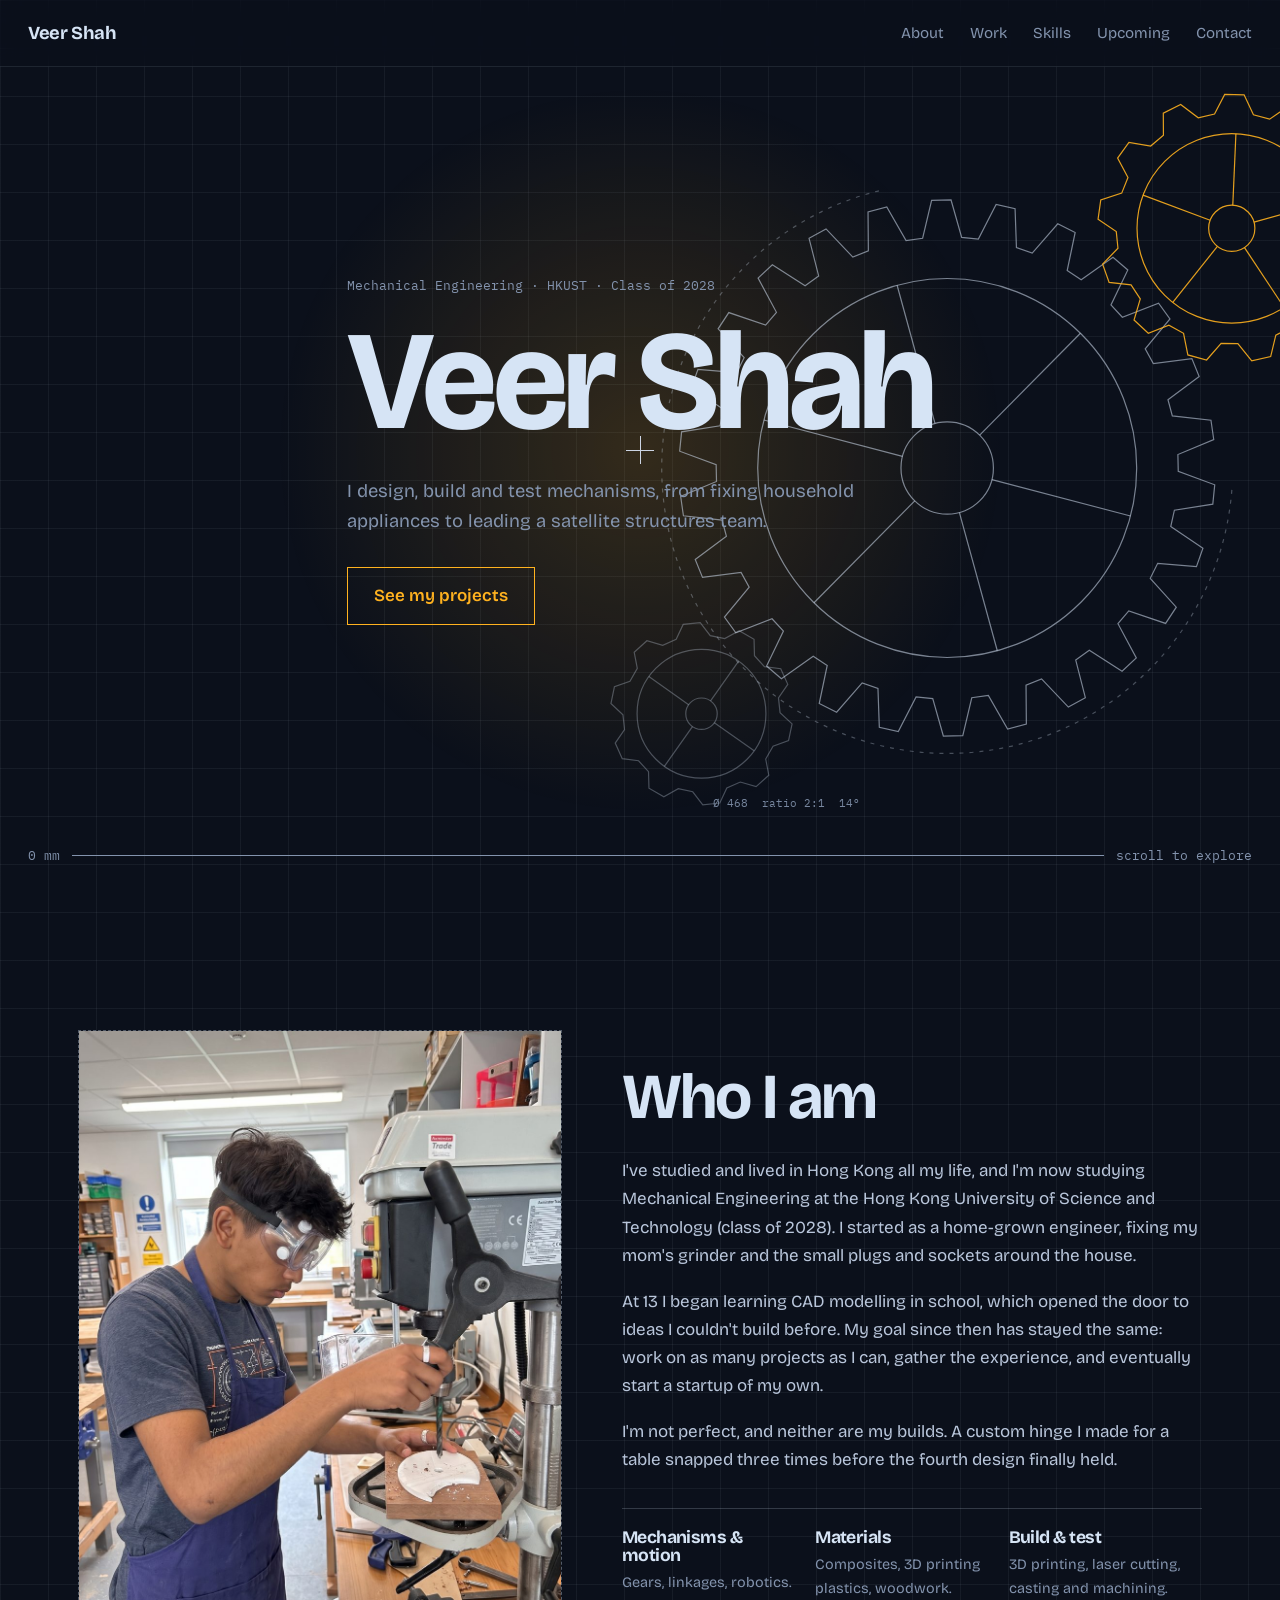
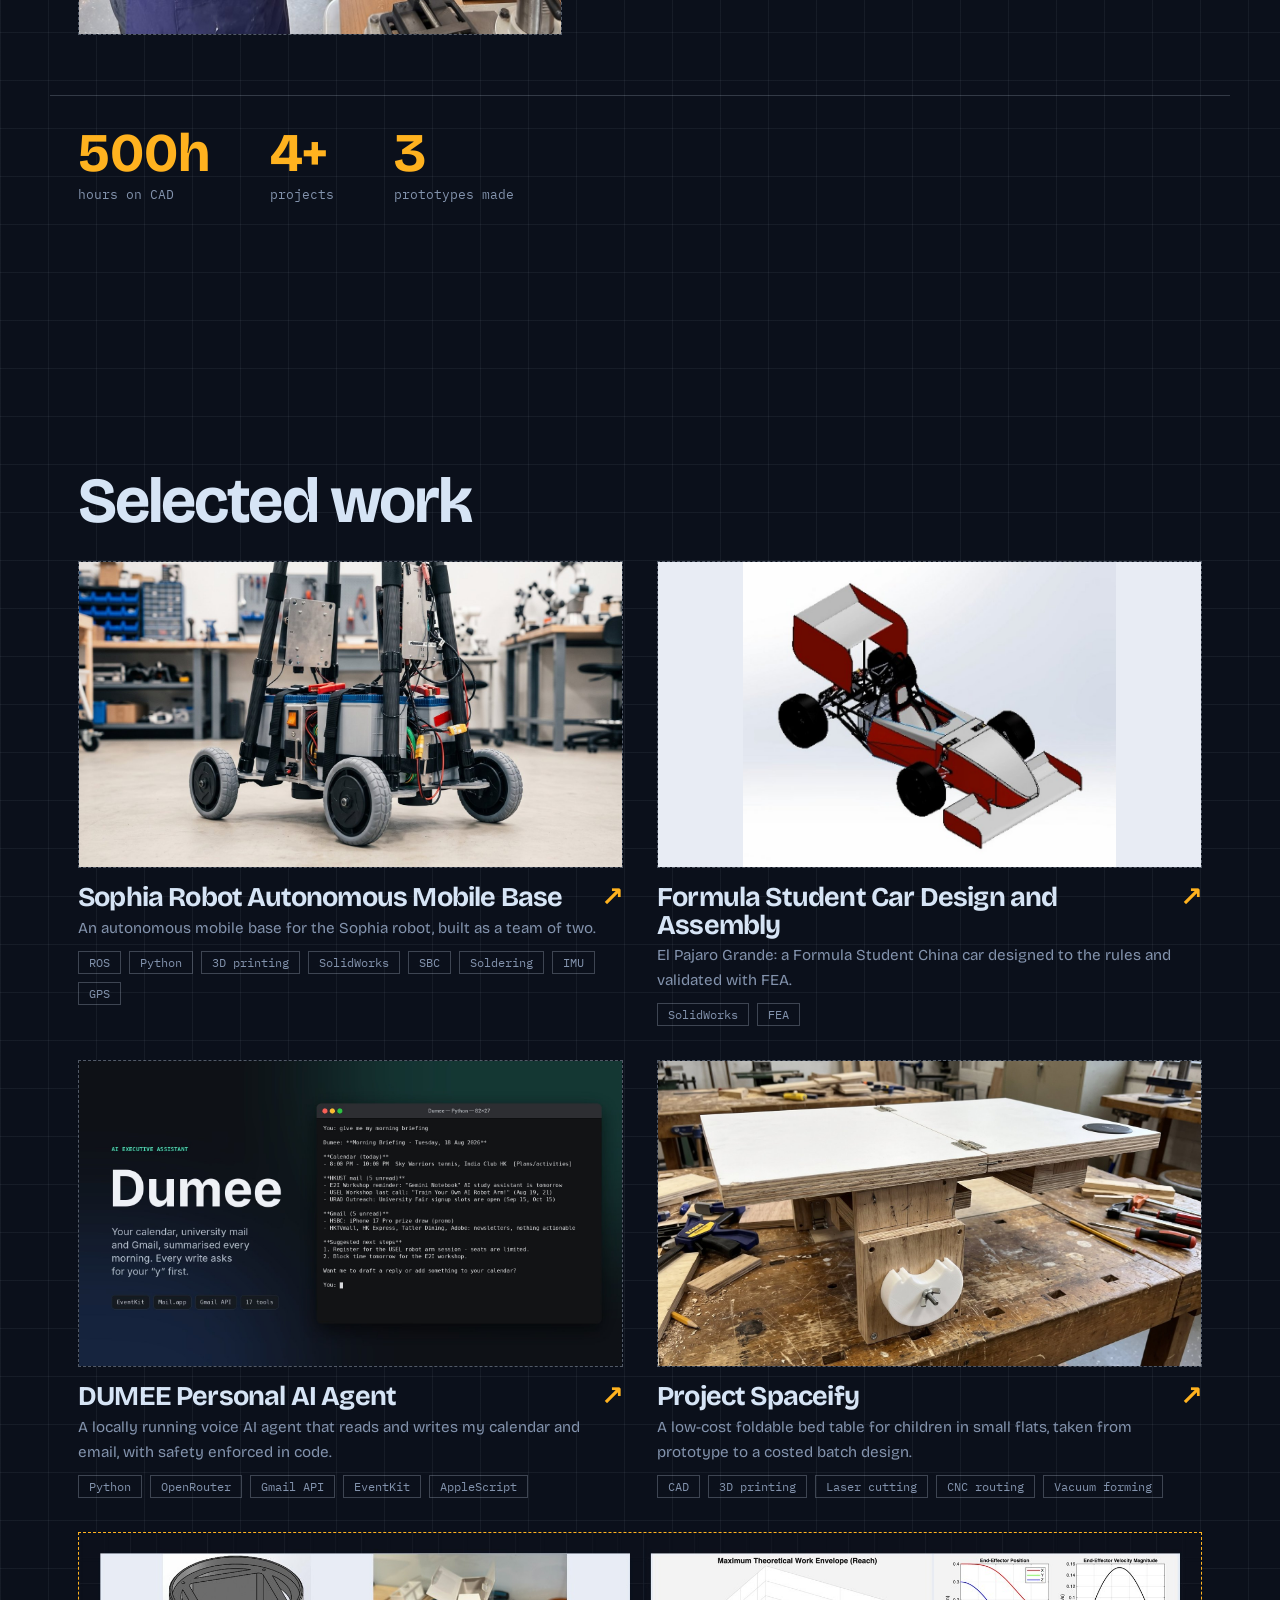
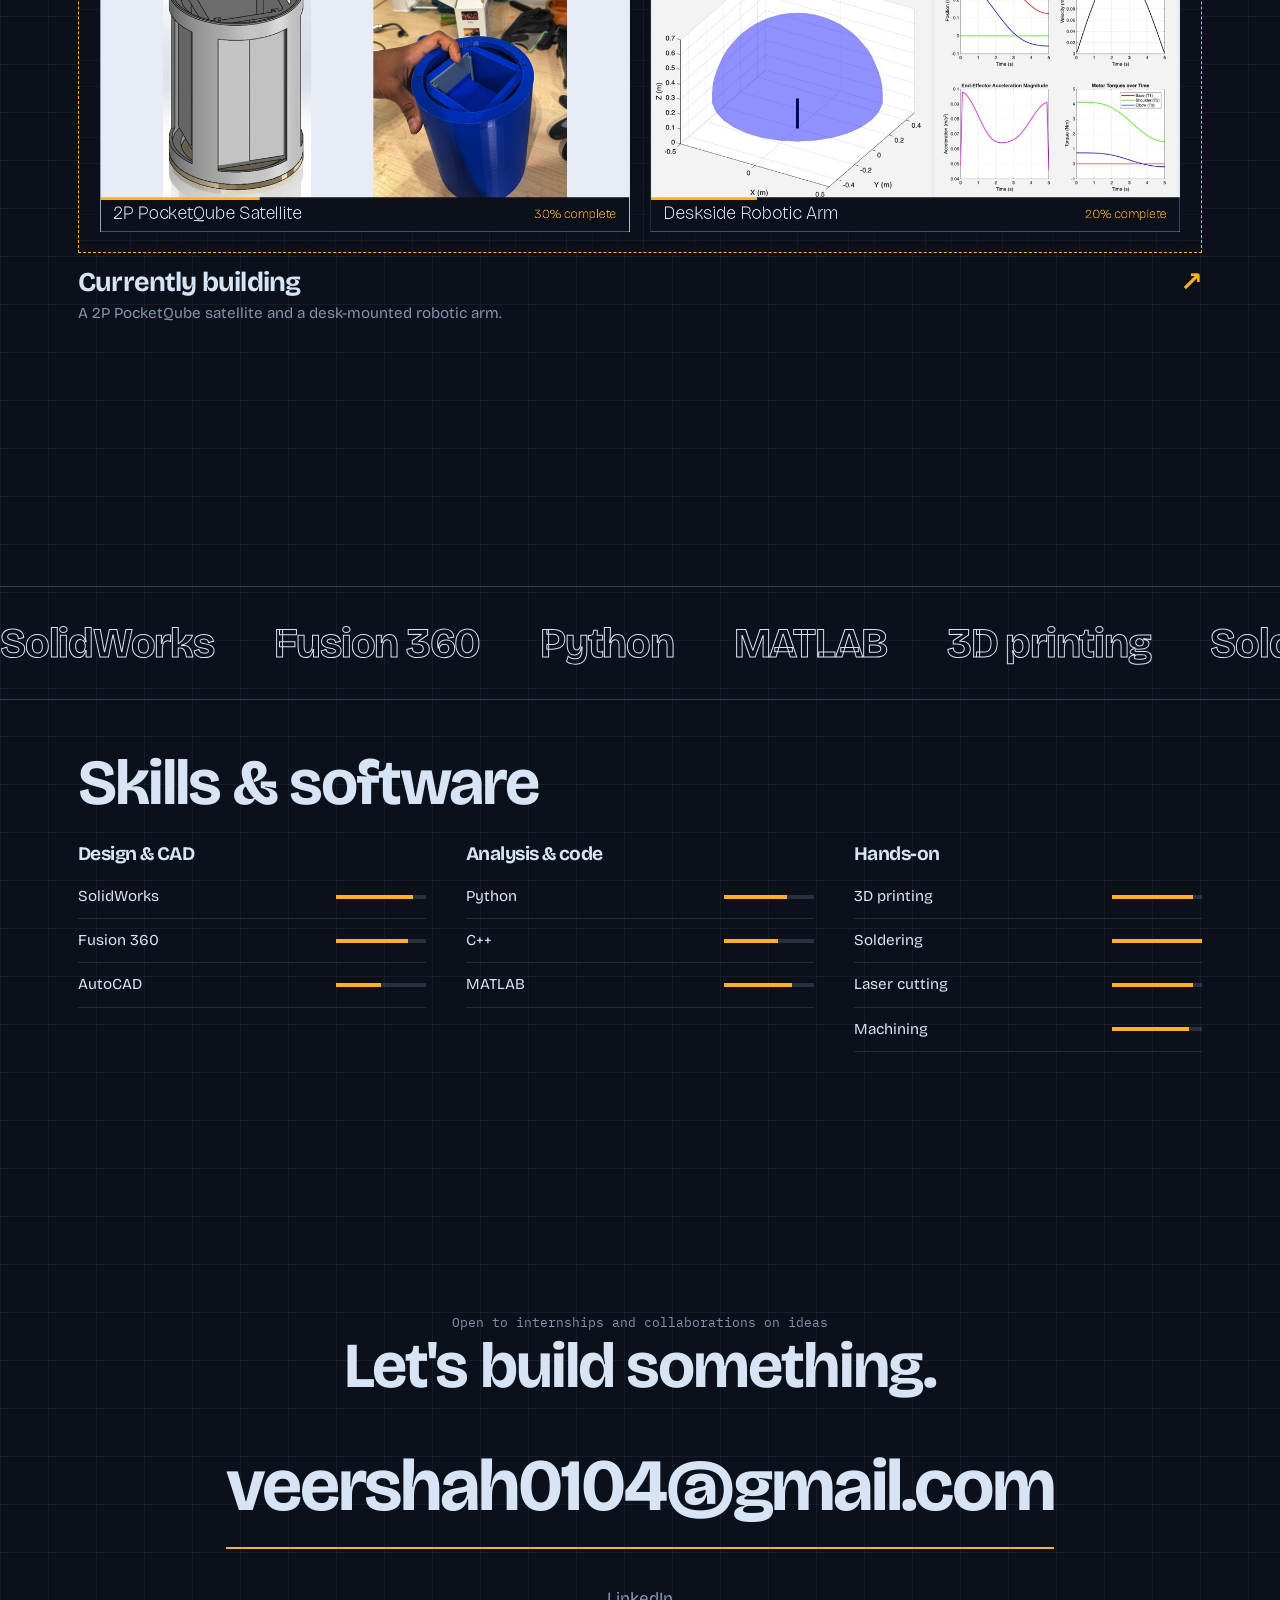
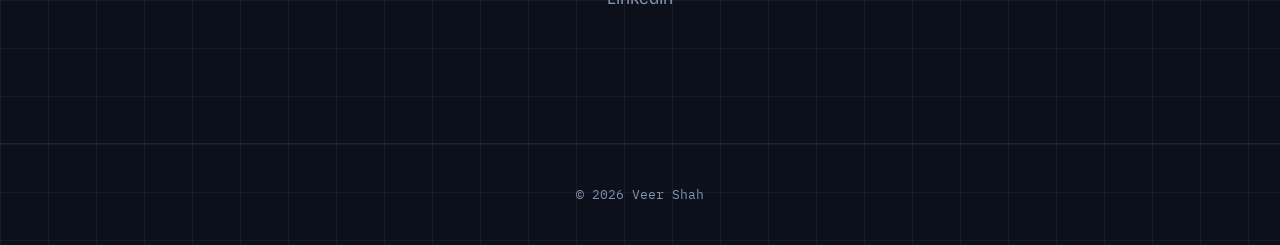
==== commit d63ef0e9: "Add files via upload" ====
--- a/index.html
+++ b/index.html
@@ -20,7 +20,7 @@
 <a class="card rv" href="project-2.html"><figure class="ph" data-label="Cover"><img src="assets/p2-hero.jpg" alt="El Pajaro Grande Formula Student car" loading="lazy" style="object-fit:contain;background:#e8ecf4"></figure><h3>Formula Student Car Design and Assembly <em>↗</em></h3><p>El Pajaro Grande: a Formula Student China car designed to the rules and validated with FEA.</p><div class="tags"><span>SolidWorks</span><span>FEA</span></div></a>
 <a class="card rv" href="project-3.html"><figure class="ph" data-label="Cover"><img src="assets/p3-hero.jpg" alt="DUMEE personal AI agent" loading="lazy"></figure><h3>DUMEE Personal AI Agent <em>↗</em></h3><p>A locally running voice AI agent that reads and writes my calendar and email, with safety enforced in code.</p><div class="tags"><span>Python</span><span>OpenRouter</span><span>Gmail API</span><span>EventKit</span><span>AppleScript</span></div></a>
 <a class="card rv" href="project-4.html"><figure class="ph" data-label="Cover"><img src="assets/p4-hero.jpg" alt="Project Spaceify foldable table prototype" loading="lazy"></figure><h3>Project Spaceify <em>↗</em></h3><p>A low-cost foldable bed table for children in small flats, taken from prototype to a costed batch design.</p><div class="tags"><span>CAD</span><span>3D printing</span><span>Laser cutting</span><span>CNC routing</span><span>Vacuum forming</span></div></a>
-<a class="card up rv" href="upcoming.html"><figure class="ph" data-label="Upcoming project teaser image · 2100×600"></figure><h3>Currently building <em>↗</em></h3><p>A 2P PocketQube satellite and a desk-mounted robotic arm.</p></a>
+<a class="card up rv" href="upcoming.html"><figure class="ph"><img src="assets/upcoming-hero.jpg" alt="The 2P PocketQube satellite and the deskside robotic arm" loading="lazy"></figure><h3>Currently building <em>↗</em></h3><p>A 2P PocketQube satellite and a desk-mounted robotic arm.</p></a>
 </div></div></section>
 
 <section class="s" id="skills"><div class="marq" aria-hidden="true"><div><span>SolidWorks</span><span>Fusion 360</span><span>Python</span><span>MATLAB</span><span>3D printing</span><span>Soldering</span><span>Raspberry Pi</span><span>SolidWorks</span><span>Fusion 360</span><span>Python</span><span>MATLAB</span><span>3D printing</span><span>Soldering</span><span>Raspberry Pi</span></div></div>
--- a/css/style.css
+++ b/css/style.css
@@ -90,3 +90,4 @@
 .tg{display:grid;grid-template-columns:repeat(2,1fr);gap:22px 30px}.tg h3{font-size:1rem;margin-bottom:6px}.tg ul{padding:0}.tg li{list-style:none;font:.8rem/1.9 var(--mono);color:#b9c6db}.tg li i{font-style:normal;color:var(--acc)}
 @media(max-width:820px){.tg{grid-template-columns:1fr}}
 .tg3{grid-template-columns:repeat(3,1fr)}@media(max-width:820px){.tg3{grid-template-columns:1fr}}
+.an{margin-top:36px}.an:first-child{margin-top:0}.an h3{font-size:1.2rem;margin:0 0 8px}.an p{color:#b9c6db;margin-bottom:12px}.facts{display:grid;grid-template-columns:repeat(2,1fr);gap:22px 30px;margin:20px 0}.facts h3{font-size:1rem;margin-bottom:4px}.facts p{font-size:.92rem;color:var(--mute);margin:0}@media(max-width:820px){.facts{grid-template-columns:1fr}}
